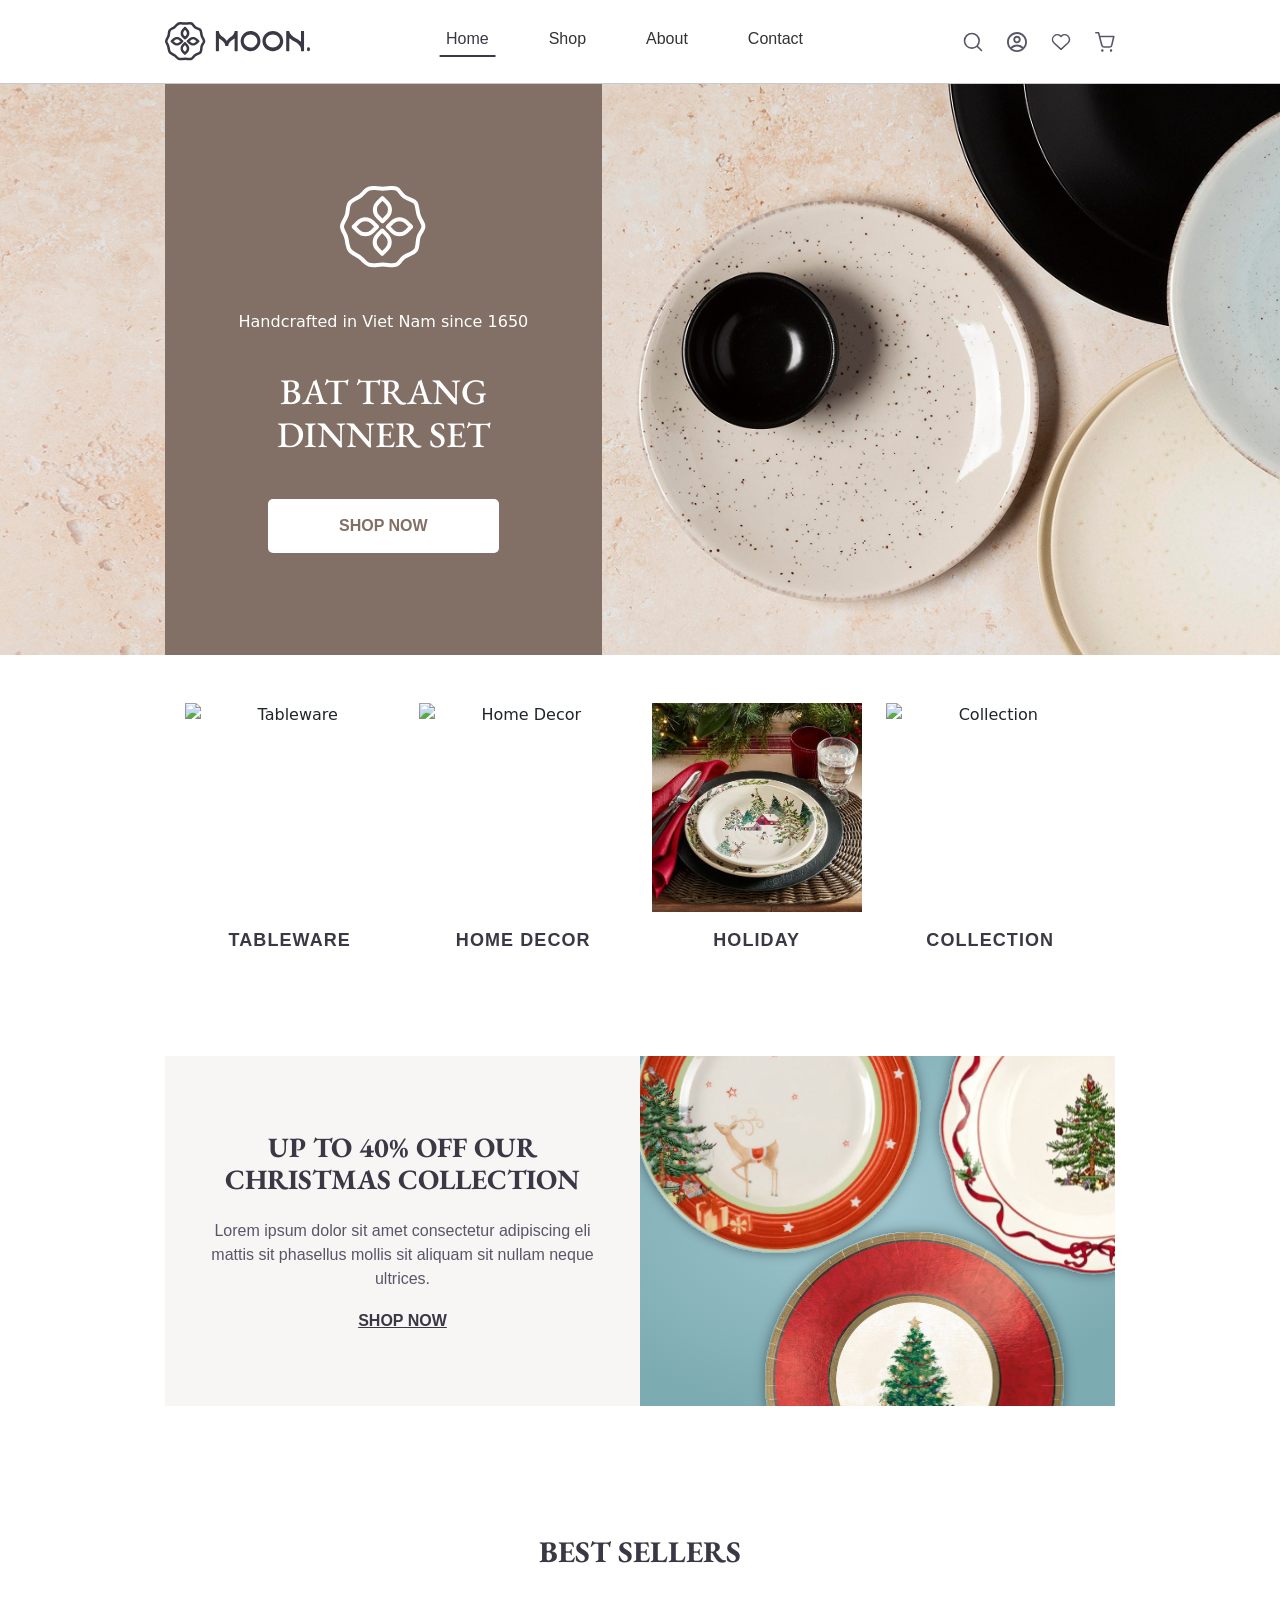
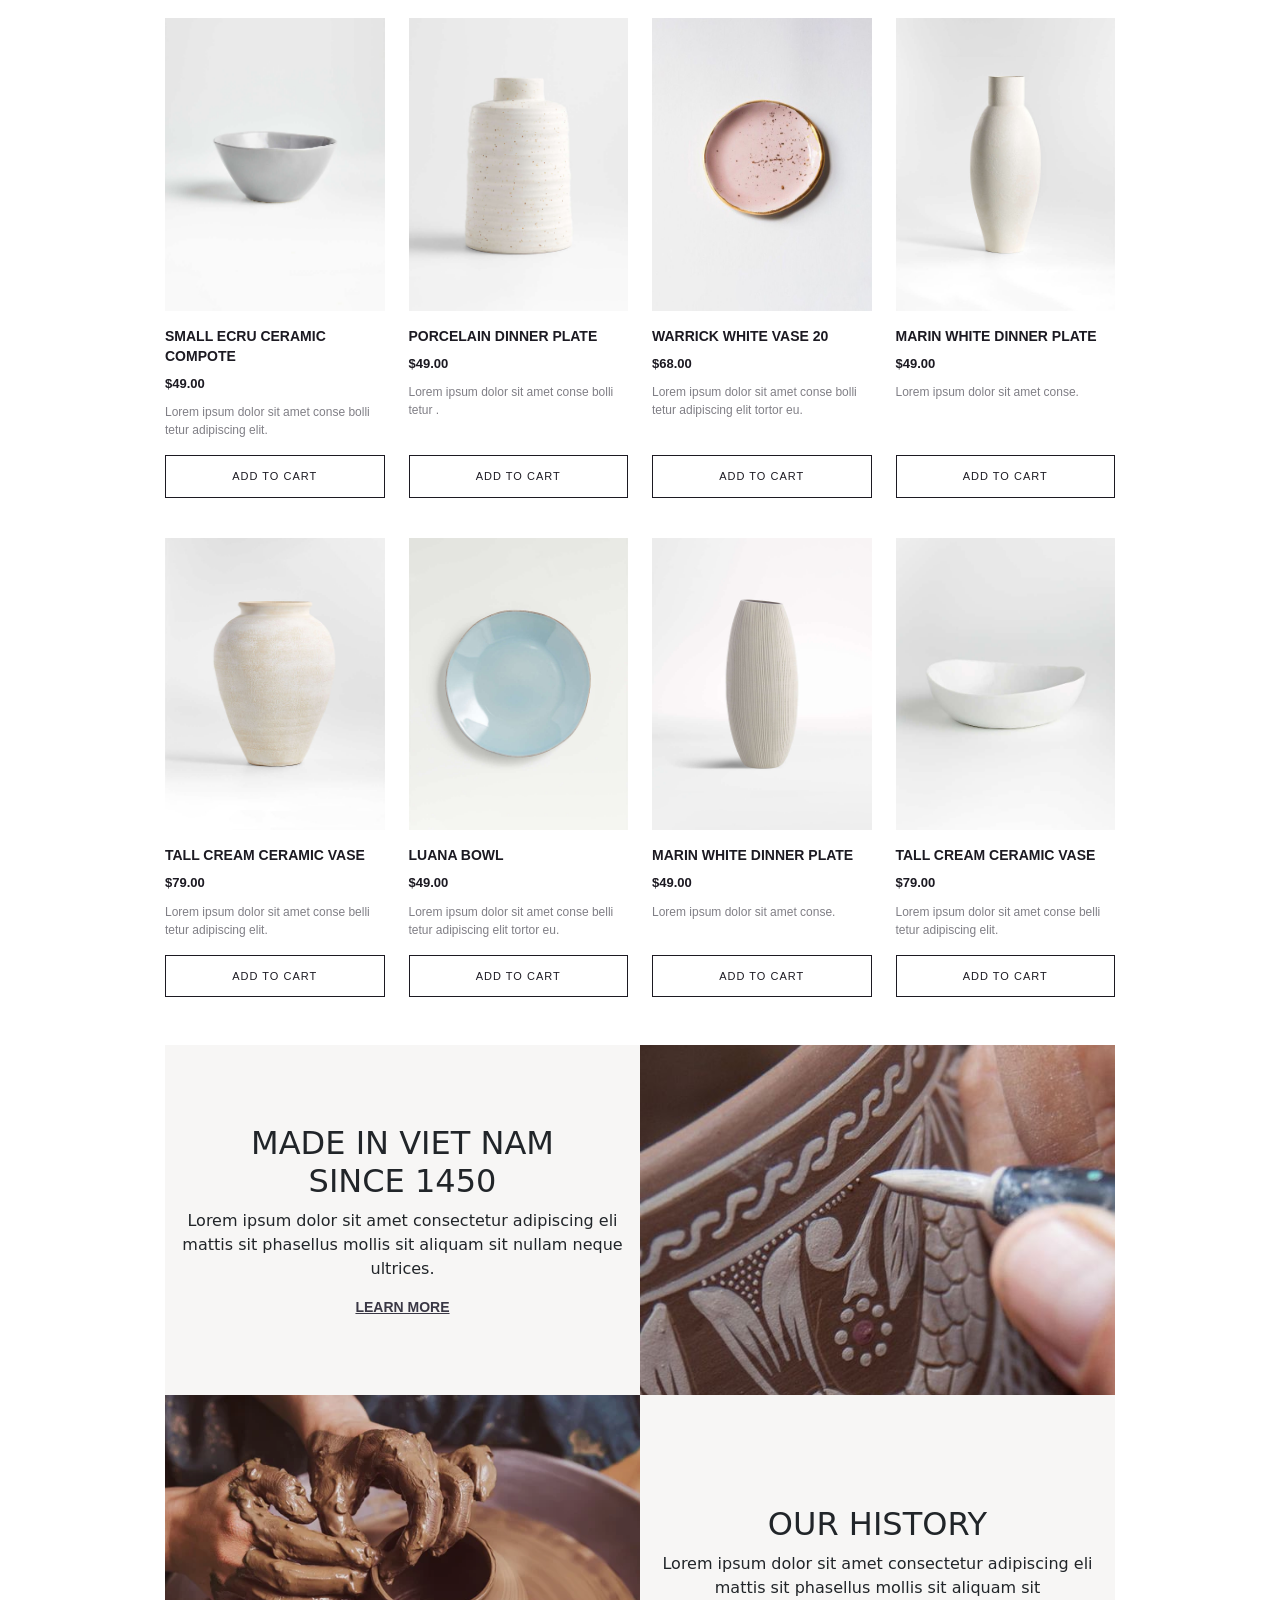
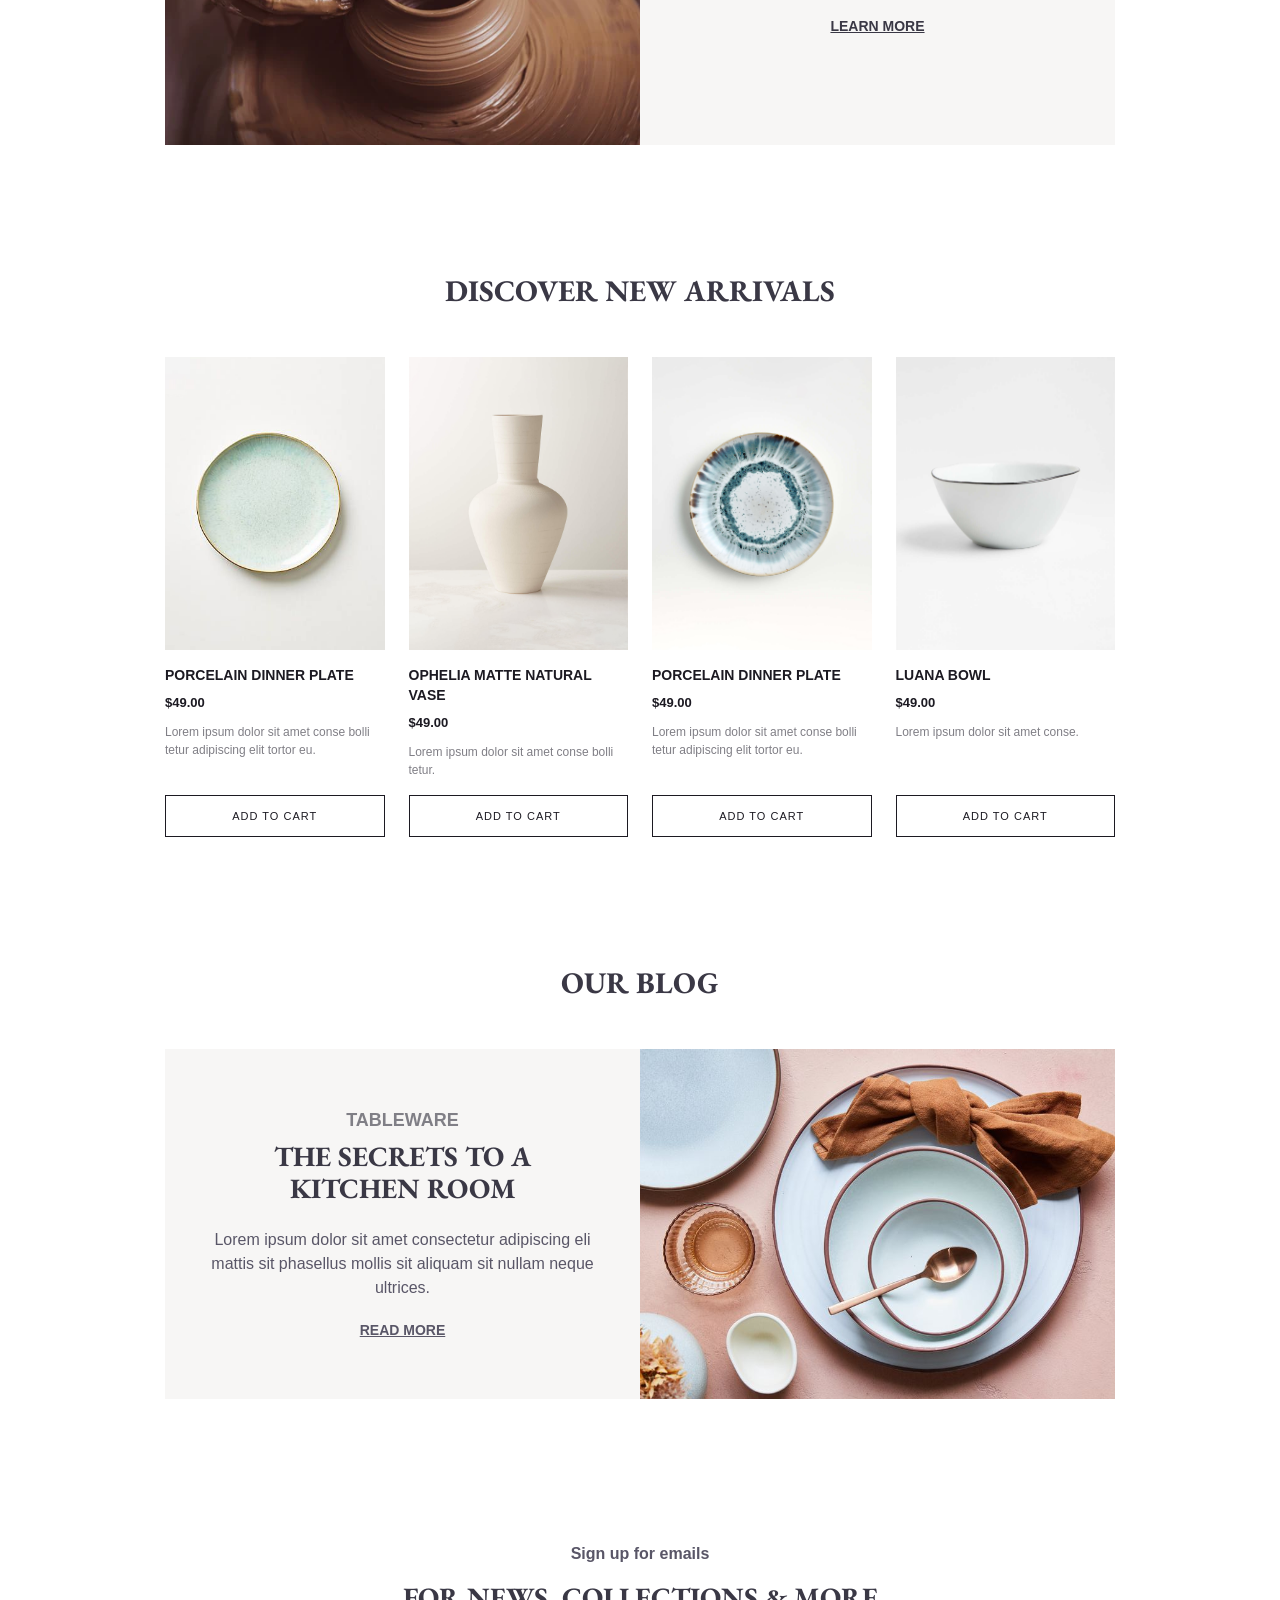
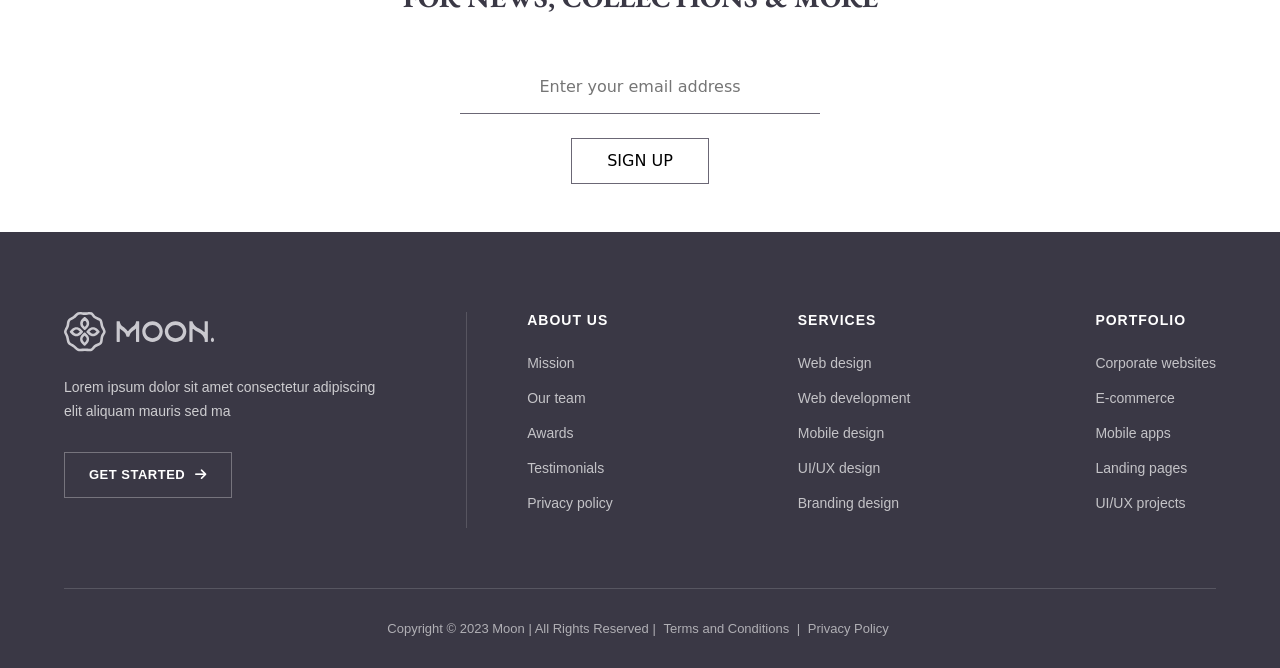
==== index.html @ 4ed234c2 "First upload" ====
<!doctype html>
<html lang="en">
  <head>
    <meta charset="UTF-8" />
    <meta name="viewport" content="width=device-width, initial-scale=1.0" />
    <title>Moon - Elegant Home Decor & Living</title>
    <!-- Link for Bootstrap -->
    <link
      href="https://cdn.jsdelivr.net/npm/bootstrap@5.3.8/dist/css/bootstrap.min.css"
      rel="stylesheet"
      integrity="sha384-sRIl4kxILFvY47J16cr9ZwB07vP4J8+LH7qKQnuqkuIAvNWLzeN8tE5YBujZqJLB"
      crossorigin="anonymous"
    />

    <link rel="stylesheet" href="../styles/index.css" />
    <link
      rel="stylesheet"
      href="https://cdnjs.cloudflare.com/ajax/libs/font-awesome/6.5.1/css/all.min.css"
    />
    <link rel="icon" type="image/png" href="./images/whitelogo.svg" />
    <link
      rel="stylesheet"
      href="https://cdn.jsdelivr.net/npm/swiper@11/swiper-bundle.min.css"
    />
  </head>

  <body>
    <div class="off-screen-menu">
      <ul>
        <li><a href="index.html">Home</a></li>
        <li><a href="./pages/shop.html">Shop</a></li>
        <li><a href="./pages/about.html">About</a></li>
        <li><a href="./pages/contact.html">Contact</a></li>
        <li><a href="#">Wishlist</a></li>
        <li><a href="./pages/blog.html">Discover</a></li>
        <li><a href="#">My Account</a></li>
      </ul>
    </div>
    <div class="menu-overlay"></div>
    <header>
      <div
        class="header-content d-flex justify-content-between align-items-center"
      >
        <div class="hamburger">
          <span></span>
          <span></span>
          <span></span>
        </div>

        <div class="logo">
          <a href="../index.html">
            <img src="../images/mainlogo.svg" alt="Moon Logo" />
          </a>
        </div>

        <nav class="desktop-nav">
          <ul>
            <li><a href="index.html" class="active">Home</a></li>
            <li><a href="./pages/shop.html">Shop</a></li>
            <li><a href="./pages/about.html">About</a></li>
            <li><a href="./pages/contact.html">Contact</a></li>
          </ul>
        </nav>

        <div class="header-icons d-flex align-items-center">
          <a href="./pages/blog.html" class="nav-icon-hide"
            ><img src="../images/Search.svg" alt="Search"
          /></a>
          <a href="#" class="nav-icon-hide"
            ><img src="../images/Avatar.svg" alt="User"
          /></a>
          <a href="#" class="nav-icon-hide"
            ><img src="../images/Heart.svg" alt="Wishlist"
          /></a>
          <a href="./pages/cart.html" class="cart-icon"
            ><img src="../images/Shopping cart.svg" alt="Cart"
          /></a>
        </div>
      </div>
    </header>

    <!-- Part 1 of 8 -->
    <section class="hero">
      <div class="hero-right">
        <img src="../images/Mfirst.png" alt="Dinner Plate Set Collage" />
      </div>
      <div class="hero-left position-absolute justify-content-center d-flex">
        <img src="../images/whitelogo.svg" alt="Pattern Icon" />
        <p>Handcrafted in Viet Nam since 1650</p>
        <h1>BAT TRANG<br />DINNER SET</h1>
        <a href="./pages/shop.html" class="shop-now-button d-inline-block"
          >SHOP NOW</a
        >
      </div>
    </section>

    <!-- Part 2 till 8 -->
    <main class="layout">
      <!-- Categories -->
      <section class="categories py-5">
        <div class="swiper categoriesSwiper">
          <div class="swiper-wrapper">
            <div class="swiper-slide category-slide">
              <div class="category-item">
                <img src="./images/category-img-1.jpg" alt="Tableware" />
                <h6 class="mt-3">TABLEWARE</h6>
              </div>
            </div>

            <div class="swiper-slide category-slide">
              <div class="category-item">
                <img src="./images/home-decor.jpg" alt="Home Decor" />
                <h6 class="mt-3">HOME DECOR</h6>
              </div>
            </div>

            <div class="swiper-slide category-slide">
              <div class="category-item">
                <img src="./images/holiday.jpg" alt="Holiday" />
                <h6 class="mt-3">HOLIDAY</h6>
              </div>
            </div>

            <div class="swiper-slide category-slide">
              <div class="category-item">
                <img src="./images/collection.jpg" alt="Collection" />
                <h6 class="mt-3">COLLECTION</h6>
              </div>
            </div>
          </div>
          <div class="swiper-pagination d-none"></div>
        </div>
      </section>

      <!-- Offer Section -->
      <section class="offer-section my-5">
        <div class="row g-0">
          <div class="col-lg-6 offer-content">
            <h2>
              UP TO 40% OFF OUR<br />
              CHRISTMAS COLLECTION
            </h2>

            <p>
              Lorem ipsum dolor sit amet consectetur adipiscing eli mattis sit
              phasellus mollis sit aliquam sit nullam neque ultrices.
            </p>

            <a href="./pages/shop.html" class="shop-btn">SHOP NOW</a>
          </div>

          <div class="col-lg-6">
            <img
              src="./images/offer-img1.svg"
              alt="Christmas Collection"
              class="offer-image"
            />
          </div>
        </div>
      </section>

      <!-- best-sellers Section -->
      <section class="best-sellers">
        <h2 class="section-title">BEST SELLERS</h2>

        <div class="products-grid">
          <div class="product-card">
            <div class="product-image">
              <img
                src="./images/product1.jpg"
                alt="Small Ecru Ceramic Compote"
              />
            </div>
            <div class="product-info">
              <h3 class="product-title">SMALL ECRU CERAMIC COMPOTE</h3>
              <span class="product-price">$49.00</span>
              <p class="product-description">
                Lorem ipsum dolor sit amet conse bolli tetur adipiscing elit.
              </p>
              <button class="add-to-cart-btn">ADD TO CART</button>
            </div>
          </div>

          <div class="product-card">
            <div class="product-image">
              <img src="../images/product2.jpg" alt="Porcelain Dinner Plate" />
            </div>
            <div class="product-info">
              <h3 class="product-title">PORCELAIN DINNER PLATE</h3>
              <span class="product-price">$49.00</span>
              <p class="product-description">
                Lorem ipsum dolor sit amet conse bolli tetur .
              </p>
              <button class="add-to-cart-btn">ADD TO CART</button>
            </div>
          </div>

          <div class="product-card">
            <div class="product-image">
              <img src="../images/product3.jpg" alt="Warrick White Vase 20" />
            </div>
            <div class="product-info">
              <h3 class="product-title">WARRICK WHITE VASE 20</h3>
              <span class="product-price">$68.00</span>
              <p class="product-description">
                Lorem ipsum dolor sit amet conse bolli tetur adipiscing elit
                tortor eu.
              </p>
              <button class="add-to-cart-btn">ADD TO CART</button>
            </div>
          </div>

          <div class="product-card">
            <div class="product-image">
              <a href="../pages/product.html">
                <img
                  src="../images/product4.jpg"
                  alt="Marin White Dinner Plate"
                />
              </a>
            </div>
            <div class="product-info">
              <h3 class="product-title">MARIN WHITE DINNER PLATE</h3>
              <span class="product-price">$49.00</span>
              <p class="product-description">
                Lorem ipsum dolor sit amet conse.
              </p>
              <button class="add-to-cart-btn">ADD TO CART</button>
            </div>
          </div>

          <div class="product-card">
            <div class="product-image">
              <img src="../images/product5.jpg" alt="Porcelain Dinner Plate" />
            </div>
            <div class="product-info">
              <h3 class="product-title">TALL CREAM CERAMIC VASE</h3>
              <span class="product-price">$79.00</span>
              <p class="product-description">
                Lorem ipsum dolor sit amet conse belli tetur adipiscing elit.
              </p>
              <button class="add-to-cart-btn">ADD TO CART</button>
            </div>
          </div>

          <div class="product-card">
            <div class="product-image">
              <img src="../images/product6.jpg" alt="Luana Bowl" />
            </div>
            <div class="product-info">
              <h3 class="product-title">LUANA BOWL</h3>
              <span class="product-price">$49.00</span>
              <p class="product-description">
                Lorem ipsum dolor sit amet conse belli tetur adipiscing elit
                tortor eu.
              </p>
              <button class="add-to-cart-btn">ADD TO CART</button>
            </div>
          </div>

          <div class="product-card">
            <div class="product-image">
              <img
                src="../images/product7.jpg"
                alt="Marin White Dinner Plate"
              />
            </div>
            <div class="product-info">
              <h3 class="product-title">MARIN WHITE DINNER PLATE</h3>
              <span class="product-price">$49.00</span>
              <p class="product-description">
                Lorem ipsum dolor sit amet conse.
              </p>
              <button class="add-to-cart-btn">ADD TO CART</button>
            </div>
          </div>

          <div class="product-card">
            <div class="product-image">
              <img src="../images/product8.jpg" alt="Tall Cream Ceramic Vase" />
            </div>
            <div class="product-info">
              <h3 class="product-title">TALL CREAM CERAMIC VASE</h3>
              <span class="product-price">$79.00</span>
              <p class="product-description">
                Lorem ipsum dolor sit amet conse belli tetur adipiscing elit.
              </p>
              <button class="add-to-cart-btn">ADD TO CART</button>
            </div>
          </div>
        </div>
      </section>

      <!-- Our-History Section -->
      <section class="history-section my-5">
        <div class="row g-0">
          <div class="col-lg-6 offer-content-1">
            <h2>
              MADE IN VIET NAM <br />
              SINCE 1450
            </h2>

            <p>
              Lorem ipsum dolor sit amet consectetur adipiscing eli mattis sit
              phasellus mollis sit aliquam sit nullam neque ultrices.
            </p>

            <a href="#" class="learn-btn">LEARN MORE</a>
          </div>

          <div class="col-lg-6">
            <img
              src="./images/Our History1.jpg"
              alt="Christmas Collection"
              class="offer-image-1"
            />
          </div>
        </div>

        <div class="row g-0">
          <div class="col-lg-6">
            <img
              src="./images/Our History2.jpg"
              alt="Christmas Collection"
              class="offer-image-2"
            />
          </div>
          <div class="col-lg-6 offer-content-2">
            <h2>OUR HISTORY</h2>

            <p>
              Lorem ipsum dolor sit amet consectetur adipiscing eli mattis sit
              phasellus mollis sit aliquam sit
            </p>

            <a href="#" class="learn-btn">LEARN MORE</a>
          </div>
        </div>
      </section>

      <!-- Discover Section -->
      <section class="discover">
        <h2 class="section-title">DISCOVER NEW ARRIVALS</h2>

        <div class="products-grid">
          <div class="product-card">
            <div class="product-image">
              <img
                src="./images/Discover-img-1.jpg"
                alt="Small Ecru Ceramic Compote"
              />
            </div>
            <div class="product-info">
              <h3 class="product-title">Porcelain Dinner Plate</h3>
              <span class="product-price">$49.00</span>
              <p class="product-description">
                Lorem ipsum dolor sit amet conse bolli tetur adipiscing elit
                tortor eu.
              </p>
              <button class="add-to-cart-btn">ADD TO CART</button>
            </div>
          </div>

          <div class="product-card">
            <div class="product-image">
              <img
                src="./images/Discover-img-2.jpg"
                alt="Porcelain Dinner Plate"
              />
            </div>
            <div class="product-info">
              <h3 class="product-title">Ophelia Matte Natural Vase</h3>
              <span class="product-price">$49.00</span>
              <p class="product-description">
                Lorem ipsum dolor sit amet conse bolli tetur.
              </p>
              <button class="add-to-cart-btn">ADD TO CART</button>
            </div>
          </div>

          <div class="product-card">
            <div class="product-image">
              <img
                src="./images/Discover-img-3.jpg"
                alt="Warrick White Vase 20"
              />
            </div>
            <div class="product-info">
              <h3 class="product-title">Porcelain Dinner Plate</h3>
              <span class="product-price">$49.00</span>
              <p class="product-description">
                Lorem ipsum dolor sit amet conse bolli tetur adipiscing elit
                tortor eu.
              </p>
              <button class="add-to-cart-btn">ADD TO CART</button>
            </div>
          </div>

          <div class="product-card">
            <div class="product-image">
              <img
                src="./images/Discover-img-4.jpg"
                alt="Marin White Dinner Plate"
              />
            </div>
            <div class="product-info">
              <h3 class="product-title">Luana Bowl</h3>
              <span class="product-price">$49.00</span>
              <p class="product-description">
                Lorem ipsum dolor sit amet conse.
              </p>
              <button class="add-to-cart-btn">ADD TO CART</button>
            </div>
          </div>
        </div>
      </section>

      <!-- BLOG Section -->
      <section class="blog-section my-5">
        <h2 class="section-title">OUR BLOG</h2>
        <div class="blog-card my-5">
          <div class="row g-0">
            <div class="col-lg-6 offer-content">
              <h3>TABLEWARE</h3>
              <h2>
                THE SECRETS TO A<br />
                KITCHEN ROOM
              </h2>

              <p>
                Lorem ipsum dolor sit amet consectetur adipiscing eli mattis sit
                phasellus mollis sit aliquam sit nullam neque ultrices.
              </p>

              <a href="./pages/blog.html" class="blog-btn">READ MORE</a>
            </div>

            <div class="col-lg-6">
              <img
                src="./images/blog-img.jpg"
                alt="Christmas Collection"
                class="offer-image"
              />
            </div>
          </div>
        </div>
      </section>

      <!-- Sign up Section -->
      <section class="newsletter py-5">
        <div class="text-center">
          <p class="mb-3">Sign up for emails</p>

          <h2 class="newsletter-title mb-5">FOR NEWS, COLLECTIONS & MORE</h2>

          <form class="d-flex flex-column align-items-center">
            <input
              type="email"
              class="newsletter-input"
              placeholder="Enter your email address"
            />

            <button class="newsletter-btn mt-4">SIGN UP</button>
          </form>
        </div>
      </section>
    </main>

    <!-- footer Section -->
    <footer class="footer">
      <div class="footer-container">
        <div class="footer-top">
          <div class="footer-brand">
            <img src="./images/footer-img.svg" alt="Moon Logo" />
            <p>
              Lorem ipsum dolor sit amet consectetur adipiscing elit aliquam
              mauris sed ma
            </p>
            <a href="#" class="footer-btn">
              GET STARTED <i class="fa-solid fa-arrow-right"></i>
            </a>
          </div>

          <div class="footer-links">
            <div class="footer-column">
              <h4>ABOUT US</h4>
              <a href="#">Mission</a>
              <a href="#">Our team</a>
              <a href="#">Awards</a>
              <a href="#">Testimonials</a>
              <a href="#">Privacy policy</a>
            </div>

            <div class="footer-column">
              <h4>SERVICES</h4>
              <a href="#">Web design</a>
              <a href="#">Web development</a>
              <a href="#">Mobile design</a>
              <a href="#">UI/UX design</a>
              <a href="#">Branding design</a>
            </div>

            <div class="footer-column">
              <h4>PORTFOLIO</h4>
              <a href="#">Corporate websites</a>
              <a href="#">E-commerce</a>
              <a href="#">Mobile apps</a>
              <a href="#">Landing pages</a>
              <a href="#">UI/UX projects</a>
            </div>
          </div>
        </div>

        <div class="footer-bottom">
          <p>
            Copyright © 2023 Moon | All Rights Reserved |
            <a href="#">Terms and Conditions</a> |
            <a href="#">Privacy Policy</a>
          </p>
        </div>
      </div>
    </footer>
    <script src="https://cdn.jsdelivr.net/npm/swiper@11/swiper-bundle.min.js"></script>
    <script src="./Scripts/index.js"></script>
  </body>
</html>
---- styles/index.css ----
@import url('https://fonts.googleapis.com/css2?family=EB+Garamond:ital,wght@0,400..800;1,400..800&family=Roboto:ital,wght@0,100..900;1,100..900&display=swap');

/* ====================================
   Global CSS & Header
==================================== */
* {
    padding: 0;
    margin: 0;
    box-sizing: border-box;
}

html, body {
    max-width: 100%;
    overflow-x: hidden;
}

header {
    width: 100%;
    padding: 22px 165px;
    background-color: rgba(255, 255, 255, 1);
    border-bottom: 1px solid rgba(202, 201, 207, 1);
}

.header-content {
    align-items: center;
    font-family: "Inter", sans-serif;
}

.logo img {
    display: block;
    height: auto;
}

.desktop-nav {
    display: block;
}

.desktop-nav ul {
    margin: 0;
    padding: 0;
    list-style: none;
    display: flex;
    flex-direction: row;
    align-items: center;
    gap: 60px;
}

.desktop-nav a {
    font-size: 16px;
    font-weight: 500;
    color: #333;
    text-decoration: none;
    position: relative;
    padding-bottom: 6px;
    display: inline-block;
    transition: color 0.2s ease;
}

.desktop-nav a:hover {
    color: #3A3845;
}

.desktop-nav a::after {
    content: '';
    position: absolute;
    width: 100%;
    height: 2px;
    bottom: 0;
    left: 0;
    background-color: #3A3845;
    transform: scaleX(0);
    transform-origin: bottom center; /* Changed from left to center */
    transition: transform 0.2s ease-in-out;
}

.desktop-nav a:hover::after {
    transform: scaleX(1.3);
}

.desktop-nav a.active {
    color: #3A3845;
}
.desktop-nav a.active::after {
    transform: scaleX(1.3);
}

.header-icons img {
    height: 20px;
    margin-left: 24px;
}

.hamburger {
    position: relative;
    z-index: 10000;
    display: none;
    flex-direction: column;
    justify-content: space-between;
    width: 24px;
    height: 18px;
    cursor: pointer;
}

.hamburger span {
    display: block;
    width: 100%;
    height: 2px;
    background-color: #3A3845;
    border-radius: 2px;
    transition: transform 0.3s ease, opacity 0.3s ease, background-color 0.3s ease;
}

.off-screen-menu {
    position: fixed;
    top: 0;
    left: -320px;
    z-index: 9999;
    display: flex;
    flex-direction: column;
    align-items: flex-start;
    justify-content: flex-start;
    width: 100%;
    max-width: 320px;
    height: 100vh;
    padding: 90px 40px;
    background-color: #FAF9F7;
    box-shadow: 5px 0 15px rgba(0, 0, 0, 0.1);
    transition: left 0.3s ease-in-out;
}

.off-screen-menu.active {
    left: 0;
}

.off-screen-menu ul {
    width: 100%;
    list-style: none;
}

.off-screen-menu li {
    margin-bottom: 28px;
    border-bottom: 1px solid rgba(202, 201, 207, 1);
}

.off-screen-menu a {
    font-family: "Inter", sans-serif;
    font-size: 22px;
    font-weight: 500;
    line-height: 10px;
    letter-spacing: 6%;
    color: #3A3845;
    text-decoration: none;
    padding-bottom: 100px;
}

.hamburger.active span {
    background-color: #3A3845;
}

.hamburger.active span:nth-child(1) {
    transform: translateY(8px) rotate(45deg);
}

.hamburger.active span:nth-child(2) {
    opacity: 0;
}

.hamburger.active span:nth-child(3) {
    transform: translateY(-8px) rotate(-45deg);
}

.menu-overlay {
    position: fixed;
    top: 0;
    left: 0;
    z-index: 9998;
    width: 100vw;
    height: 100vh;
    background-color: rgba(0, 0, 0, 0.4);
    opacity: 0;
    pointer-events: none;
    transition: opacity 0.3s ease-in-out;
}

.menu-overlay.active {
    opacity: 1;
    pointer-events: auto;
}

@media (max-width: 991px) {
    header {
        padding: 20px 48px;
    }

    .hamburger {
        display: flex;
    }

    .desktop-nav {
        display: none !important;
    }

    .nav-icon-hide {
        display: none !important;
    }

    .header-icons img {
        margin-left: 0;
    }
}

@media (min-width: 992px) {
    .off-screen-menu, 
    .menu-overlay {
        display: none !important;
    }
}


/* ===========================
   Hero section 1-8
=========================== */

.hero {  
    width: 100%;
    position: relative;
}

.hero-right img {
    width: 100%;
}
.hero-left {
    background-color: #826F66;
    flex-direction: column;
    align-items: center;
    color: #fff;
    text-align: center;
    top: 0;
    bottom: 0;
    left: 165px;
    padding: 162px 73.5px ;
}

.hero-left img {    
    margin-bottom: 42px;

}

.hero-left h1 {
    font-size: 36px;
    margin-top: 20px;
    margin-bottom: 42px;
    font-family: "EB Garamond", serif;
    font-optical-sizing: auto;
}

.hero-left p {
    font-size: 16px;
    font-weight: 400;
}

.shop-now-button {
    padding: 10px 30px;
    background-color: #fff;
    color: rgba(130, 111, 102, 1);
    font-family: "Inter", sans-serif;
    text-decoration: none;
    border-radius: 5px;
    font-weight: bold;
    width: 600;
    padding: 15px 71px;
}

.layout {
    display: flex;
    flex-direction: column;
    padding: 0 165px;
}

/* =========================
   Categories Section
========================= */
.categories {
    background-color: #fff;
}

.categoriesSwiper {
    width: 100%;
    overflow: visible !important;
}

.category-slide {
    width: 75% !important;
    height: auto;
}

.category-item {
    text-align: center;
    width: 100%;
}

.category-item img {
    width: 100%;
    height: 255px;
    object-fit: cover;
    display: block;
    aspect-ratio: 1 / 1;
}

.category-item h6 {
    font-family: "Inter", sans-serif;
    font-weight: 600;
    font-size: 18px;
    line-height: 24px;
    letter-spacing: 0.06em;
    color: rgba(58, 56, 69, 1);
    text-align: center;
}

/* =========================
   Offer Section
========================= */

.offer-section {
    background-color: rgba(247, 246, 245, 1);
}

.offer-content-1 , .offer-content-2 , .offer-content {
    min-height: 350px;
    display: flex;
    flex-direction: column;
    justify-content: center;
    align-items: center;
    text-align: center;
    /* padding: 40px; */
}

.offer-content h2 {
    max-width: 398px;
    font-family: "EB Garamond", serif;
    font-weight: 700;
    font-size: 28px;
    line-height: 32px;
    letter-spacing: 4%;
    margin-bottom: 24px;
    color: rgba(58, 56, 69, 1);
}

.offer-content p {
    max-width: 389px;
    max-height: 60px;
    font-family: "Inter", sans-serif;
    font-weight: 400;
    font-size: 16px;
    line-height: 24px;
    margin-bottom: 32px;
    color: rgba(89, 86, 103, 1);
}

.shop-btn {
    font-family: "Inter", sans-serif;
    text-decoration: underline solid;
    font-weight: 700;
    font-size: 16px;
    line-height: 20px;
    letter-spacing: 6%;
    color: rgba(58, 56, 69, 1);
}

.offer-image-1 , .offer-image-2 , .offer-image {
    width: 100%;
    height: 350px;
    object-fit: cover;
    display: block;
}

/* =========================
   best-sellers Section
========================= */

.section-title {
    text-align: center;
    margin-top: 80px;
    margin-bottom: 48px;
    font-weight: 700;
    line-height: 36px;
    font-family: "EB Garamond", serif;
    font-size: 30px;
    color: rgba(58, 56, 69, 1);
}

.products-grid {
    display: grid;
    grid-template-columns: repeat(4, 1fr);
    column-gap: 24px;
    row-gap: 40px;
}

.product-card {
    display: flex;
    flex-direction: column;
    height: 100%;
}

.product-image {
    background-color: #fcfcfc;
    aspect-ratio: 3 / 4;
    overflow: hidden;
    margin-bottom: 15px;
}

.product-image a {
    display: block;
    width: 100%;
    height: 100%;
}

.product-image img {
    width: 100%;
    height: 100%;
    object-fit: cover;
    transition: transform 0.5s ease;
    display: block;
}

.product-card:hover .product-image img {
    transform: scale(1.05);
}

.product-info {
    display: flex;
    flex-direction: column;
    flex-grow: 1;
}

.product-title {
    font-family: "Inter", sans-serif;
    font-size: 14px;
    font-weight: 600;
    letter-spacing: 6%;
    line-height: 20px;
    color: #1c1a22;
    text-transform: uppercase;
}

.product-price {
    font-family: "Inter", sans-serif;
    font-size: 13px;
    font-weight: 600;
    color: #1c1a22;
    margin-bottom: 10px;
}

.product-description {
    font-family: "Inter", sans-serif;
    font-size: 12px;
    line-height: 18px;
    color: #807F86;
    margin: 0 0 16px 0;
}

.add-to-cart-btn {
    margin-top: auto;
    background: transparent;
    border: 1px solid #1c1a22;
    color: #1c1a22;
    padding: 12px 0;
    font-family: "Inter", sans-serif;
    font-size: 11px;
    font-weight: 500;
    letter-spacing: 1px;
    cursor: pointer;
    transition: all 0.3s ease;
}

.add-to-cart-btn:hover {
    background-color: #1c1a22;
    color: #ffffff;
}

/* =========================
   Our-history Section
the CSS is the same as Offer Section
========================= */
.history-section {
    background-color: rgba(247, 246, 245, 1);
}

.learn-btn {
    font-family: "Inter", sans-serif;
    font-weight: 700;
    font-size: 14px;
    line-height: 20px;
    letter-spacing: 6%;
    text-decoration: underline solid;
    color: rgba(58, 56, 69, 1);
}

/* =========================
   Discover Section
the CSS is the same as best-sellers Section
========================= */



/* =========================
   OUR BLOG Section
the CSS is the same as Offer Section
========================= */

.blog-card {
    background-color: rgba(247, 246, 245, 1);
}

.blog-section h3 {
    font-family: "Inter", sans-serif;
    font-size: 18px;
    color: rgba(128, 127, 134, 1);
    line-height: 24px;
    font-weight: 600;
    letter-spacing: 6%;
}

.blog-btn {
    font-family: "Inter", sans-serif;
    font-weight: 700;
    font-size: 14px;
    line-height: 20px;
    letter-spacing: 6%;
    text-decoration: underline solid;
    color: rgba(89, 86, 103, 1);

}

/* =========================
   Sign up Section
========================= */

.text-center p {
    font-family: "Inter", sans-serif;
    font-size: 16px;
    font-weight: 600;
    line-height: 22px;
    color: rgba(89, 86, 103, 1);

}

.text-center h2 {
    font-family: "EB Garamond", serif;
    font-weight: 700;
    font-size: 28px;
    line-height: 32px;
    letter-spacing: 4%;
    color: rgba(58, 56, 69, 1);
}

.newsletter-input {
    width: 360px;
    border: none;
    border-bottom: 1px solid #6B6775;
    background: transparent;
    text-align: center;
    /* padding-bottom: 10px; */
    padding: 14px 0px;
    outline: none;
}

.newsletter-btn {
    padding: 10px 35px;
    background: transparent;
    border: 1px solid #6B6775;
    transition: all 0.3s ease;
}

.newsletter-btn:hover {
    background-color: #1c1a22;
    color: #ffffff;
}

/* ==========================================
   Footer Component Layout Matrix
========================================== */

.footer {
    background: #3A3845;
    padding-top: 80px;
    color: #ffffff;
    font-family: "Inter", sans-serif;
}

/* Master Responsive Boundary Frame */
.footer-container {
    max-width: 1200px;
    margin: 0 auto;
    padding: 0 24px;
}

/* Upper Deck Section */
.footer-top {
    display: flex;
    justify-content: space-between;
    padding-bottom: 60px;
}

/* LEFT SIDE: Brand Identity Block */
.footer-brand {
    flex: 0 0 35%;
    padding-right: 60px;
    border-right: 1px solid rgba(255, 255, 255, 0.15);
    box-sizing: border-box;
}

.footer-brand img {
    width: 150px;
    margin-bottom: 24px;
    display: block;
}

.footer-brand p {
    font-size: 14px;
    line-height: 1.7;
    color: rgba(255, 255, 255, 0.75);
    margin: 0 0 28px 0;
    max-width: 320px;
}

.footer-btn {
    display: inline-flex;
    align-items: center;
    gap: 10px;
    padding: 12px 24px;
    border: 1px solid rgba(255, 255, 255, 0.3);
    color: #ffffff;
    text-decoration: none;
    font-size: 13px;
    font-weight: 600;
    letter-spacing: 0.5px;
    transition: background 0.3s ease, color 0.3s ease, border-color 0.3s ease;
}

.footer-btn:hover {
    background: #ffffff;
    color: #3A3845;
    border-color: #ffffff;
}

/* RIGHT SIDE: Navigation Columns Link Aggregator */
.footer-links {
    flex: 1;
    display: flex;
    justify-content: space-between;
    padding-left: 60px;
}

.footer-column {
    display: flex;
    flex-direction: column;
}

.footer-column h4 {
    margin: 0 0 24px 0;
    font-size: 14px;
    font-weight: 700;
    letter-spacing: 1px;
    color: #ffffff;
}

.footer-column a {
    text-decoration: none;
    color: rgba(255, 255, 255, 0.7);
    margin-bottom: 14px;
    font-size: 14px;
    transition: color 0.2s ease;
}

.footer-column a:hover {
    color: #ffffff;
}

/* Lower Deck Section */
.footer-bottom {
    border-top: 1px solid rgba(255, 255, 255, 0.15);
    text-align: center;
    padding: 30px 0;
}

.footer-bottom p {
    margin: 0;
    font-size: 13px;
    color: rgba(255, 255, 255, 0.6);
}

.footer-bottom a {
    color: rgba(255, 255, 255, 0.6);
    text-decoration: none;
    transition: color 0.2s ease;
    margin: 0 4px;
}

.footer-bottom a:hover {
    color: #ffffff;
    text-decoration: underline;
}

/* ===========================
   RESPONSIVE
=========================== */
/* Responsive breakpoint for Mobile screens (≤ 768px)  */
@media (max-width: 992px) {

    /* Layout */
    .layout {
        padding: 0 0px;
    }

    /* Hero */
    .hero {
        display: flex;
        flex-direction: column;
    }

    .hero-right img {
    width: 100%;
    height: 398px;
    object-fit: cover;
    }

    .hero-left {
        position: static !important;
        width: 100%;
        padding: 50px 25px;
        height: 354px;
    }

    .hero-left h1 {
        font-size: 28px;
    }

    .hero-left img {
        margin-bottom: 20px;
        width: 50px;
    }


    /* Categories */
    .category-item img {
        height: auto;
        padding-left: 12px;
    }

    /* Products */
    .products-grid,
    .products-grid-2 {
        grid-template-columns: repeat(2, 1fr);
    }

    /* Offer & History */
    .offer-content h2 {
        font-size: 32px;
    }

    /* discover */
    .best-sellers , .discover {
        padding: 0 20px;
    }

    /* Newsletter */
    .newsletter-input {
        width: 300px;
    }
}

@media (max-width: 992px) {
  .footer-top {
    display: flex;
    flex-direction: column;
    gap: 35px;
    padding: 0 20px;
  }

  .footer-brand {
    width: 100%;
    padding: 0 20px;
    border-right: none;
    padding-bottom: 30px;
    border-bottom: 1px solid #6b6773;
  }

  .footer-brand p {
    margin: 20px 0;
    max-width: 260px;
    line-height: 1.6;
  }

  .footer-links {
    width: 100%;
    display: flex;
    flex-wrap: wrap;
    justify-content: space-between;
    gap: 35px 0;
    padding-left: 0;
  }

  .footer-column {
    width: 48%;
  }

  .footer-column:last-child {
    width: 100%;
  }

  .footer-column h4 {
    margin-bottom: 16px;
    font-size: 15px;
  }

  .footer-column a {
    display: block;
    margin-bottom: 12px;
    font-size: 14px;
  }

  .footer-bottom {
    margin: 0 20px;
    padding-top: 20px;
    border-top: 1px solid #6b6773;
    text-align: center;
  }

  .footer-bottom p {
    font-size: 13px;
    line-height: 1.8;
  }
}

/* ========================================
   DESKTOP ADJUSTMENT LAYER (768px and up)
   ======================================== */
@media (min-width: 768px) {
    .categories {
        padding: 0 20px;
    }
    
    .categoriesSwiper {
        overflow: hidden !important;
    }

    .categoriesSwiper .swiper-wrapper {
        display: grid !important;
        grid-template-columns: repeat(4, 1fr) !important; 
        gap: 24px !important; 
        width: 100% !important;
        transform: none !important;
    }

    .categoriesSwiper .swiper-slide {
        width: 100% !important; 
        margin-right: 0 !important;
        height: auto !important;
    }
    
    .category-item img {
        width: 100% !important;
        height: auto !important;
        aspect-ratio: 1 / 1 !important;
        object-fit: cover !important;
    }
}

@media (max-width: 992px) {
    .offer-content-1 {
        order: 1;
    }
    .offer-image-1 {
        order: 2;
    }

    .offer-content-2 {
        order: 3;
    }
    .offer-image-2 {
        order: 4;
    }
}
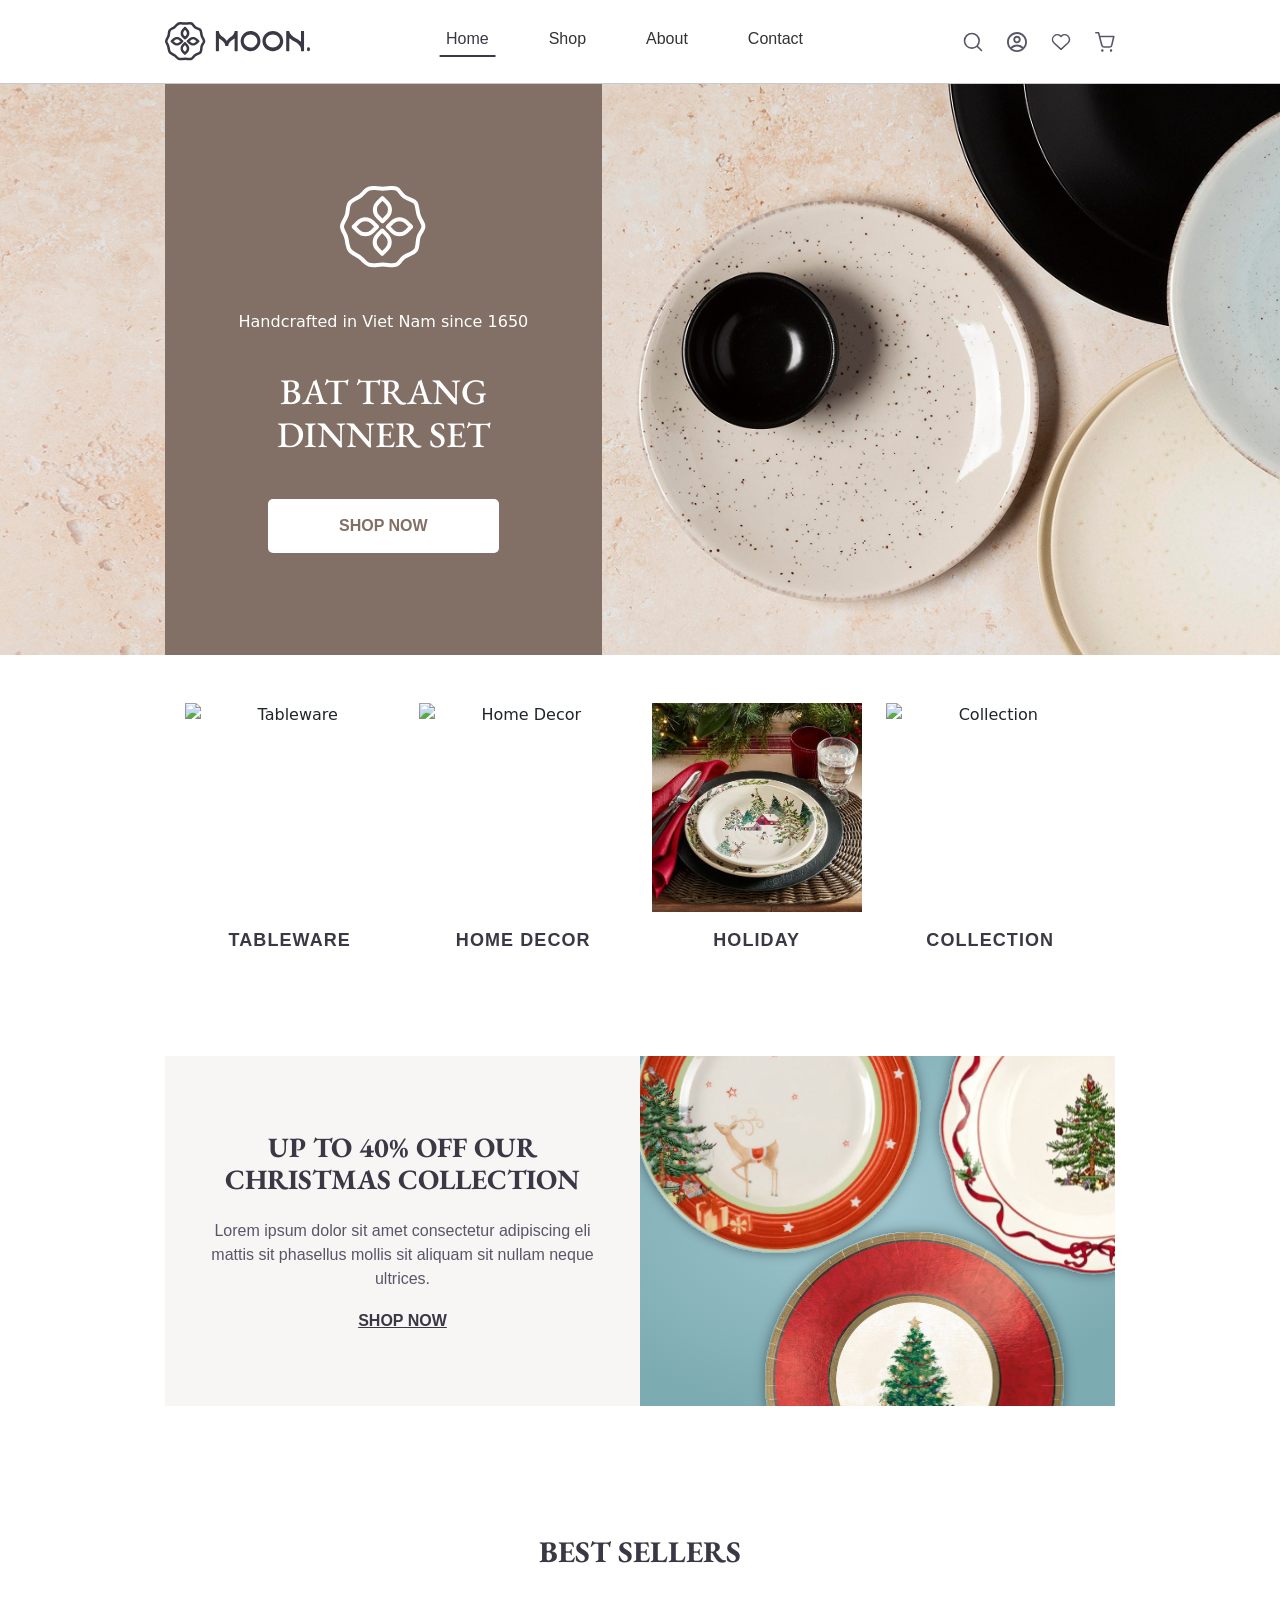
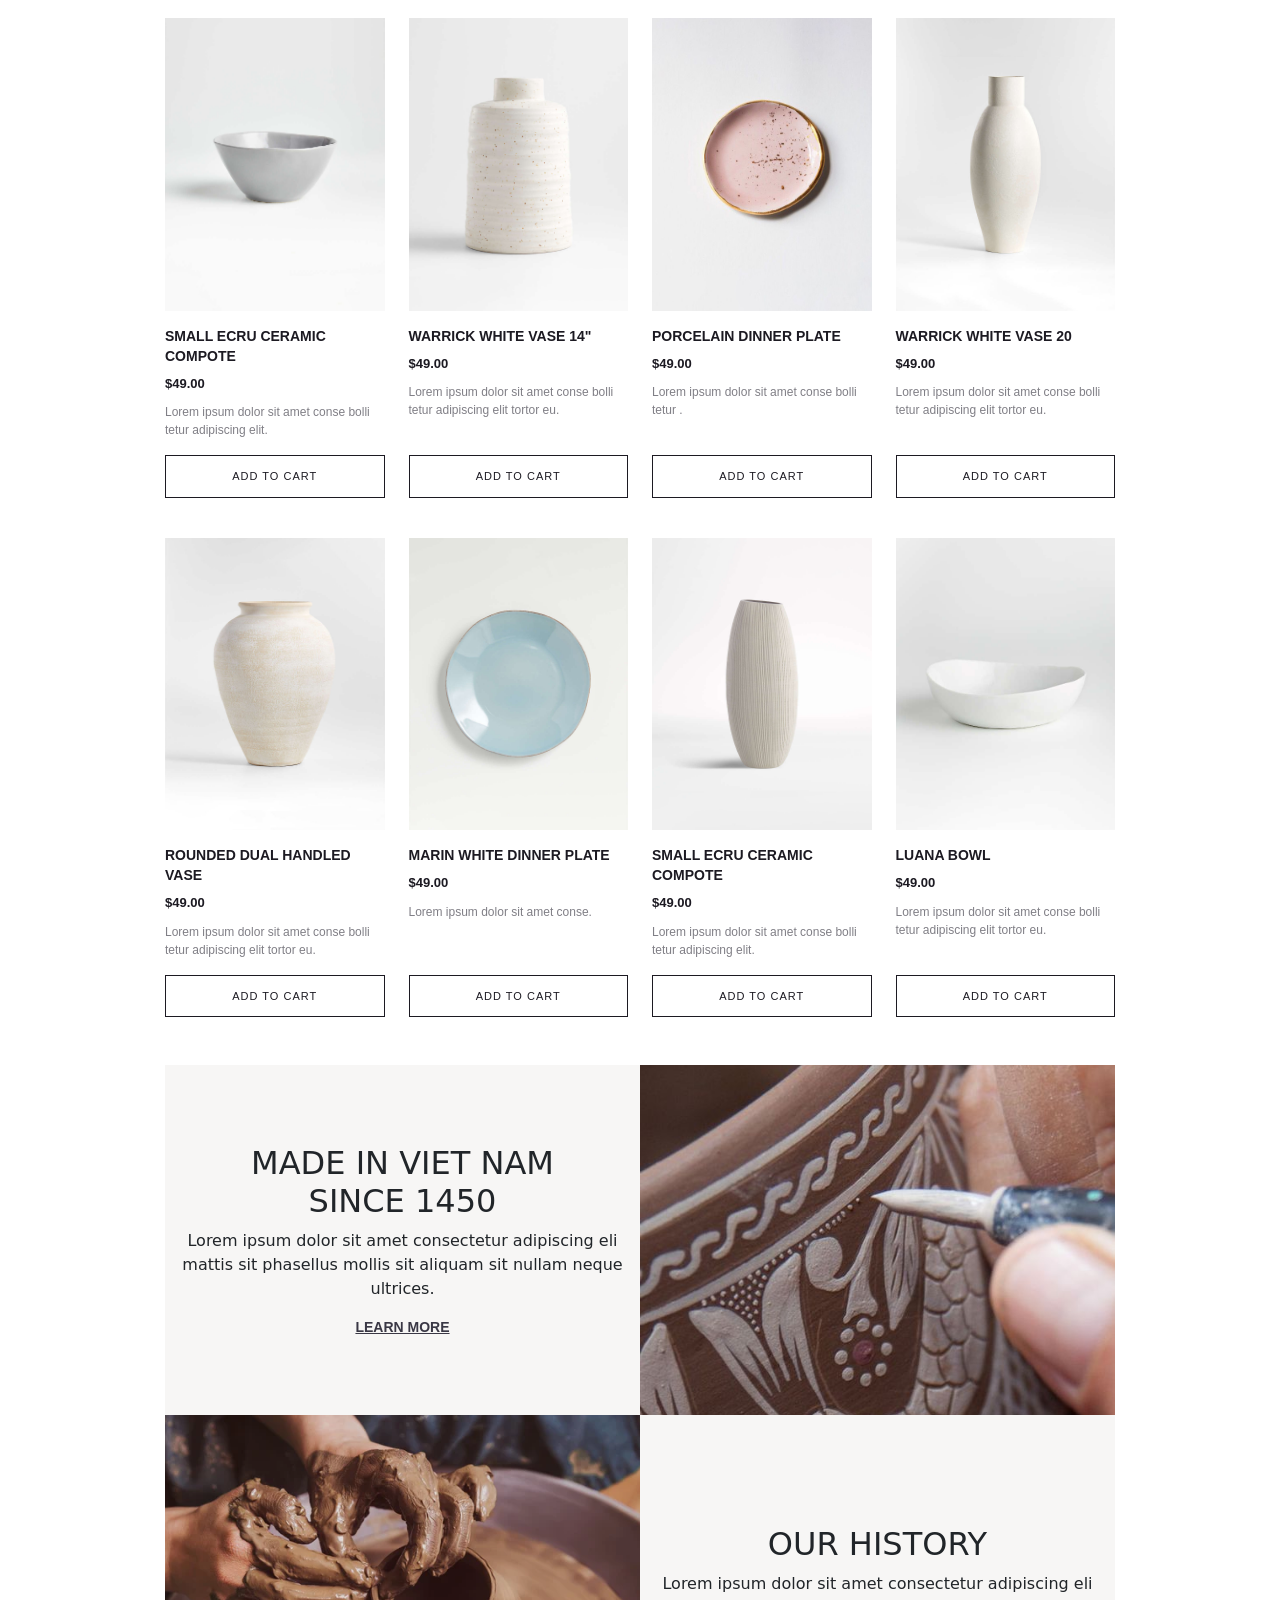
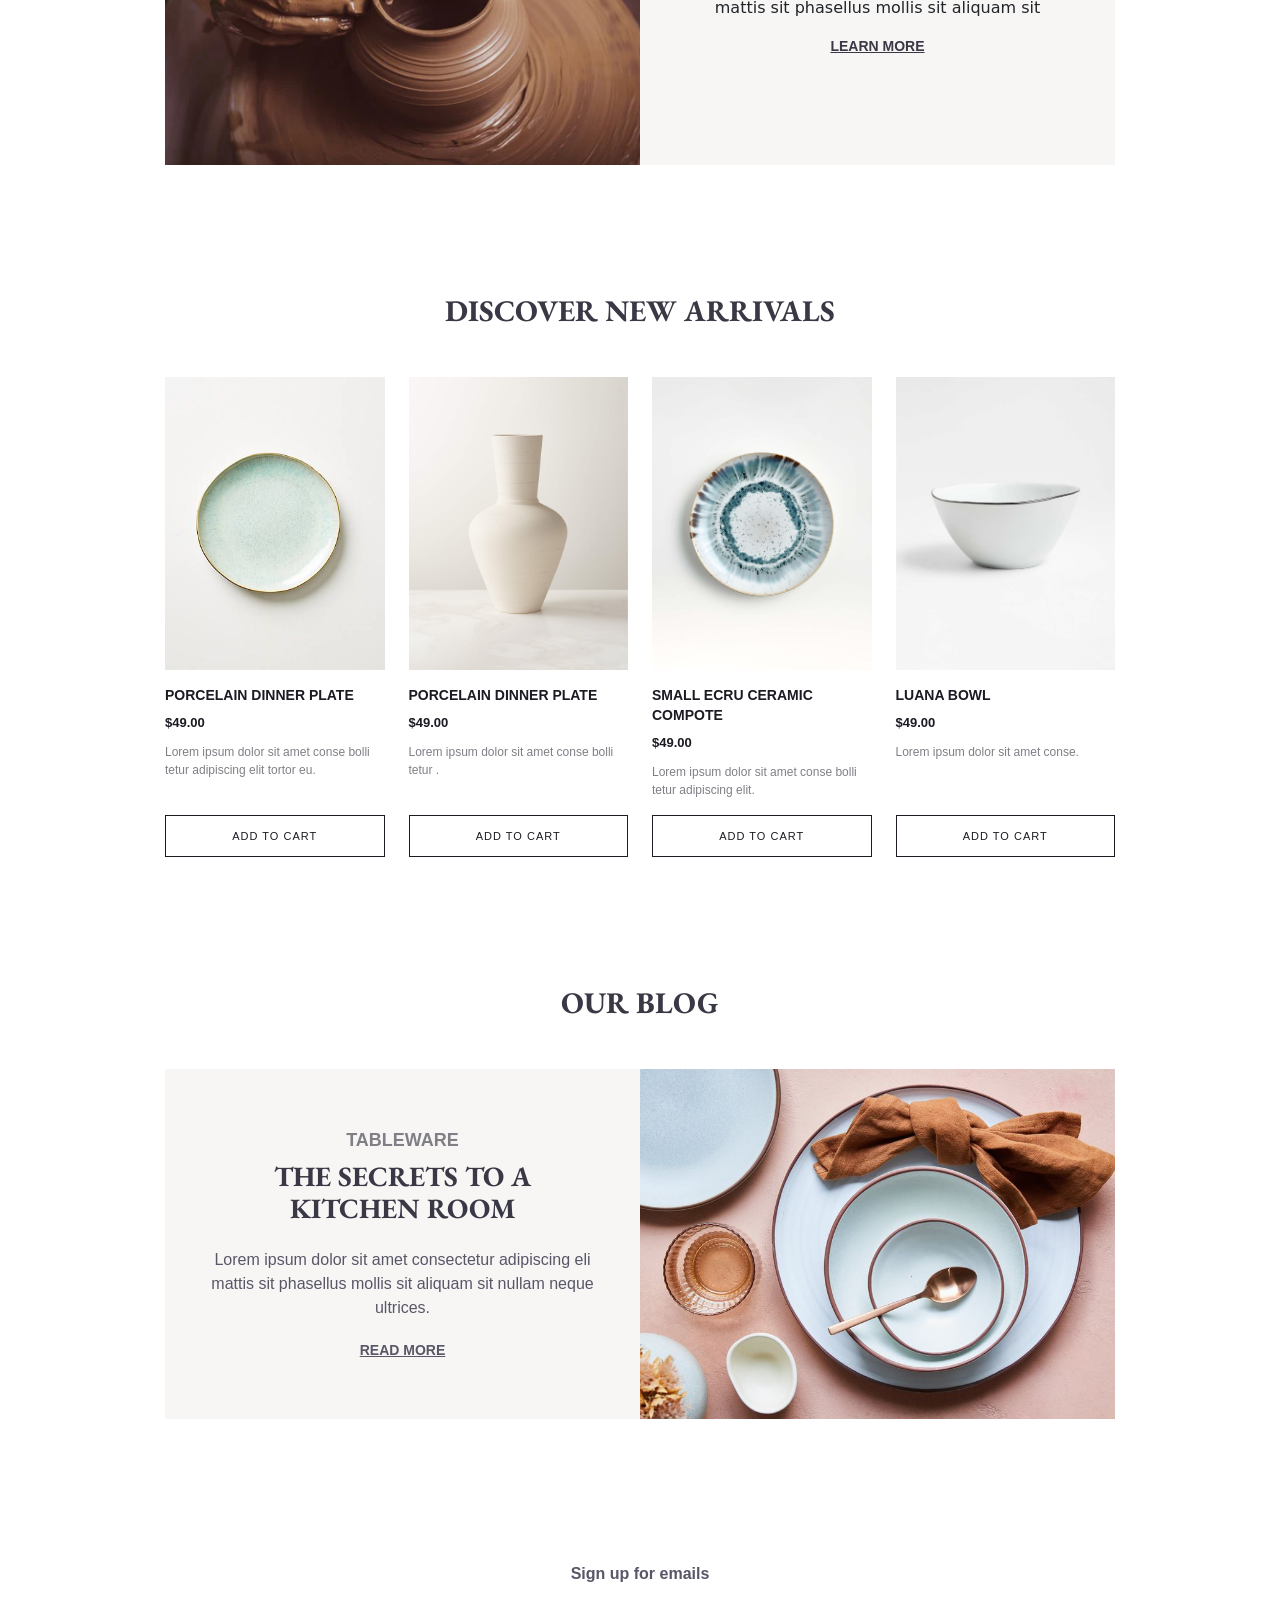
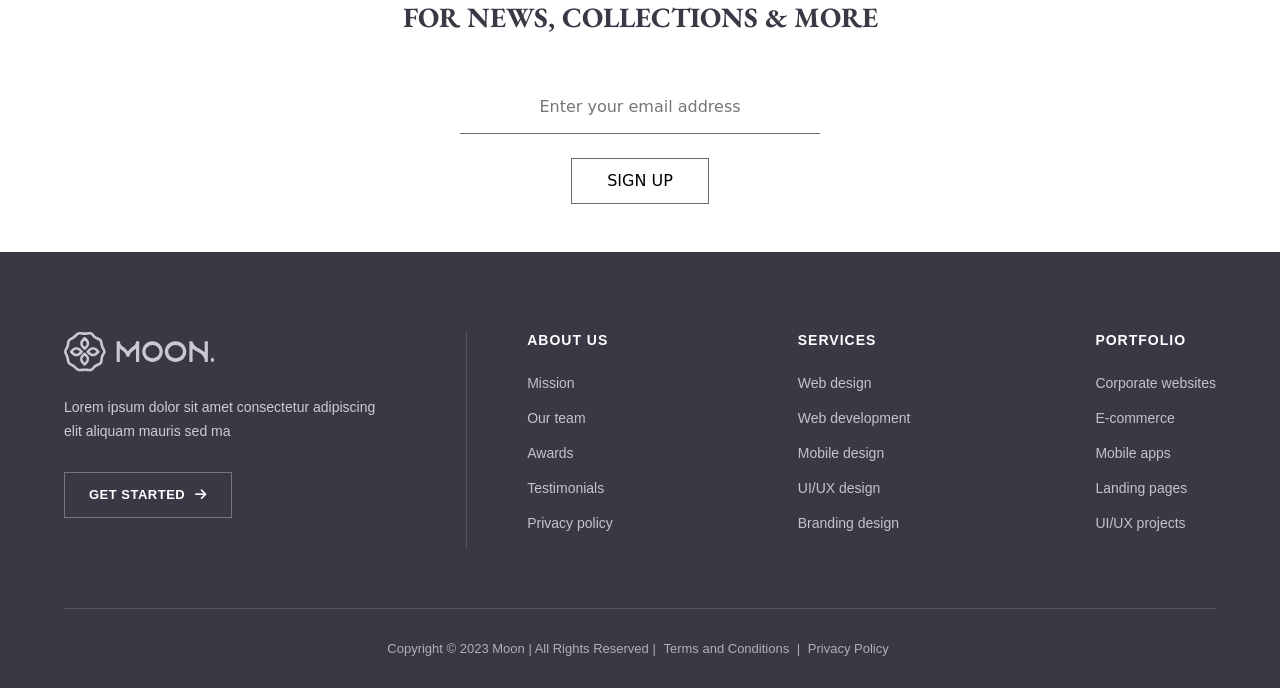
==== commit bc8de923: "add quick view modal feature to home page" ====
--- a/index.html
+++ b/index.html
@@ -164,12 +164,23 @@
         <h2 class="section-title">BEST SELLERS</h2>
 
         <div class="products-grid">
+          <!-- 1/8 tag -->
           <div class="product-card">
             <div class="product-image">
               <img
-                src="./images/product1.jpg"
-                alt="Small Ecru Ceramic Compote"
+                src="../images/product9.jpg"
+                alt=""
               />
+              <!-- Added Quick View Trigger Overlay -->
+              <button
+                class="quick-view-trigger"
+                data-title="SMALL ECRU CERAMIC COMPOTE"
+                data-price="$49.00"
+                data-img="../images/product9.jpg"
+                data-desc="Lorem ipsum dolor sit amet conse bolli tetur adipiscing elit. Crafted carefully from raw local clay."
+              >
+                Quick View
+              </button>
             </div>
             <div class="product-info">
               <h3 class="product-title">SMALL ECRU CERAMIC COMPOTE</h3>
@@ -181,12 +192,48 @@
             </div>
           </div>
 
+          <!-- 2/8 tag -->
           <div class="product-card">
             <div class="product-image">
               <img src="../images/product2.jpg" alt="Porcelain Dinner Plate" />
-            </div>
-            <div class="product-info">
-              <h3 class="product-title">PORCELAIN DINNER PLATE</h3>
+              <!-- Added Quick View Trigger Overlay -->
+              <button
+                class="quick-view-trigger"
+                data-title="Warrick White Vase 14""
+                data-price="$49.00"
+                data-img="../images/product2.jpg"
+                data-desc="Lorem ipsum dolor sit amet conse bolli tetur adipiscing elit tortor eu."
+              >
+                Quick View
+              </button>
+            </div>
+            <div class="product-info">
+              <h3 class="product-title">Warrick White Vase 14"</h3>
+              <span class="product-price">$49.00</span>
+              <p class="product-description">
+                Lorem ipsum dolor sit amet conse bolli tetur adipiscing elit tortor eu.
+              </p>
+              <button class="add-to-cart-btn">ADD TO CART</button>
+            </div>
+          </div>
+
+          <!-- 3/8 tag -->
+          <div class="product-card">
+            <div class="product-image">
+              <img src="../images/product3.jpg" alt="Porcelain Dinner Plate" />
+              <!-- Added Quick View Trigger Overlay -->
+              <button
+                class="quick-view-trigger"
+                data-title="Porcelain Dinner Plate"
+                data-price="$49.00"
+                data-img="../images/product3.jpg"
+                data-desc="Lorem ipsum dolor sit amet conse bolli tetur ."
+              >
+                Quick View
+              </button>
+            </div>
+            <div class="product-info">
+              <h3 class="product-title">Porcelain Dinner Plate</h3>
               <span class="product-price">$49.00</span>
               <p class="product-description">
                 Lorem ipsum dolor sit amet conse bolli tetur .
@@ -195,99 +242,148 @@
             </div>
           </div>
 
-          <div class="product-card">
-            <div class="product-image">
-              <img src="../images/product3.jpg" alt="Warrick White Vase 20" />
-            </div>
-            <div class="product-info">
-              <h3 class="product-title">WARRICK WHITE VASE 20</h3>
-              <span class="product-price">$68.00</span>
-              <p class="product-description">
-                Lorem ipsum dolor sit amet conse bolli tetur adipiscing elit
-                tortor eu.
-              </p>
-              <button class="add-to-cart-btn">ADD TO CART</button>
-            </div>
-          </div>
-
-          <div class="product-card">
-            <div class="product-image">
-              <a href="../pages/product.html">
+          <!-- 4/8 tag -->
+          <div class="product-card">
+            <div class="product-image">
                 <img
                   src="../images/product4.jpg"
-                  alt="Marin White Dinner Plate"
+                  alt="Warrick White Vase 20"
                 />
-              </a>
-            </div>
-            <div class="product-info">
-              <h3 class="product-title">MARIN WHITE DINNER PLATE</h3>
-              <span class="product-price">$49.00</span>
-              <p class="product-description">
-                Lorem ipsum dolor sit amet conse.
-              </p>
-              <button class="add-to-cart-btn">ADD TO CART</button>
-            </div>
-          </div>
-
-          <div class="product-card">
-            <div class="product-image">
-              <img src="../images/product5.jpg" alt="Porcelain Dinner Plate" />
-            </div>
-            <div class="product-info">
-              <h3 class="product-title">TALL CREAM CERAMIC VASE</h3>
-              <span class="product-price">$79.00</span>
-              <p class="product-description">
-                Lorem ipsum dolor sit amet conse belli tetur adipiscing elit.
-              </p>
-              <button class="add-to-cart-btn">ADD TO CART</button>
-            </div>
-          </div>
-
-          <div class="product-card">
-            <div class="product-image">
-              <img src="../images/product6.jpg" alt="Luana Bowl" />
-            </div>
-            <div class="product-info">
-              <h3 class="product-title">LUANA BOWL</h3>
-              <span class="product-price">$49.00</span>
-              <p class="product-description">
-                Lorem ipsum dolor sit amet conse belli tetur adipiscing elit
-                tortor eu.
-              </p>
-              <button class="add-to-cart-btn">ADD TO CART</button>
-            </div>
-          </div>
-
+              <!-- Added Quick View Trigger Overlay -->
+              <button
+                class="quick-view-trigger"
+                data-title="Warrick White Vase 20"
+                data-price="$49.00"
+                data-img="../images/product4.jpg"
+                data-desc="Lorem ipsum dolor sit amet conse."
+              >
+                Quick View
+              </button>
+            </div>
+            <div class="product-info">
+              <h3 class="product-title">Warrick White Vase 20</h3>
+              <span class="product-price">$49.00</span>
+              <p class="product-description">
+                Lorem ipsum dolor sit amet conse bolli tetur adipiscing elit tortor eu.
+              </p>
+              <button class="add-to-cart-btn">ADD TO CART</button>
+            </div>
+          </div>
+
+          <!-- 5/8 tag -->
           <div class="product-card">
             <div class="product-image">
               <img
-                src="../images/product7.jpg"
-                alt="Marin White Dinner Plate"
+                src="../images/product5.jpg"
+                alt="Rounded Dual Handled Vase"
               />
-            </div>
-            <div class="product-info">
-              <h3 class="product-title">MARIN WHITE DINNER PLATE</h3>
-              <span class="product-price">$49.00</span>
-              <p class="product-description">
-                Lorem ipsum dolor sit amet conse.
-              </p>
-              <button class="add-to-cart-btn">ADD TO CART</button>
-            </div>
-          </div>
-
-          <div class="product-card">
-            <div class="product-image">
-              <img src="../images/product8.jpg" alt="Tall Cream Ceramic Vase" />
-            </div>
-            <div class="product-info">
-              <h3 class="product-title">TALL CREAM CERAMIC VASE</h3>
-              <span class="product-price">$79.00</span>
-              <p class="product-description">
-                Lorem ipsum dolor sit amet conse belli tetur adipiscing elit.
-              </p>
-              <button class="add-to-cart-btn">ADD TO CART</button>
-            </div>
-          </div>
+              <!-- Added Quick View Trigger Overlay -->
+              <button
+                class="quick-view-trigger"
+                data-title="Rounded Dual Handled Vase"
+                data-price="$49.00"
+                data-img="../images/product5.jpg"
+                data-desc="Lorem ipsum dolor sit amet conse bolli tetur adipiscing elit tortor eu."
+              >
+                Quick View
+              </button>
+            </div>
+            <div class="product-info">
+              <h3 class="product-title">Rounded Dual Handled Vase</h3>
+              <span class="product-price">$49.00</span>
+              <p class="product-description">
+                Lorem ipsum dolor sit amet conse bolli tetur adipiscing elit tortor eu.
+              </p>
+              <button class="add-to-cart-btn">ADD TO CART</button>
+            </div>
+          </div>
+
+          <!-- 6/8 tag -->
+            <div class="product-card">
+              <div class="product-image">
+                <a href="./pages/product.html">
+                  <img
+                    src="../images/product6.jpg"
+                    alt="MARIN WHITE DINNER PLATE"
+                  />
+                </a>
+                <!-- Added Quick View Trigger Overlay -->
+                <button
+                  class="quick-view-trigger"
+                  data-title="MARIN WHITE DINNER PLATE"
+                  data-price="$49.00"
+                  data-img="../images/product6.jpg"
+                  data-desc="Lorem ipsum dolor sit amet conse."
+                >
+                  Quick View
+                </button>
+              </div>
+              <div class="product-info">
+                <h3 class="product-title">MARIN WHITE DINNER PLATE</h3>
+                <span class="product-price">$49.00</span>
+                <p class="product-description">
+                  Lorem ipsum dolor sit amet conse.
+                </p>
+                <button class="add-to-cart-btn">ADD TO CART</button>
+              </div>
+            </div>
+
+          <!-- 7/8 tag -->
+            <div class="product-card">
+              <div class="product-image">
+                <img
+                  src="../images/product7.jpg"
+                  alt="Small Ecru Ceramic Compote"
+                />
+                <!-- Added Quick View Trigger Overlay -->
+                <button
+                  class="quick-view-trigger"
+                  data-title="Tall Cream Ceramic Vase"
+                  data-price="$79.00"
+                  data-img="../images/product7.jpg"
+                  data-desc="Lorem ipsum dolor sit amet conse bolli tetur adipiscing elit."
+                >
+                  Quick View
+                </button>
+              </div>
+              <div class="product-info">
+                <h3 class="product-title">SMALL ECRU CERAMIC COMPOTE</h3>
+                <span class="product-price">$49.00</span>
+                <p class="product-description">
+                  Lorem ipsum dolor sit amet conse bolli tetur adipiscing elit.
+                </p>
+                <button class="add-to-cart-btn">ADD TO CART</button>
+              </div>
+            </div>
+
+          <!-- 8/8 tag -->
+            <div class="product-card">
+              <div class="product-image">
+                <img
+                  src="../images/product8.jpg"
+                  alt="Small Ecru Ceramic Compote"
+                />
+                <!-- Added Quick View Trigger Overlay -->
+                <button
+                  class="quick-view-trigger"
+                  data-title="Luana Bowl"
+                  data-price="$49.00"
+                  data-img="../images/product8.jpg"
+                  data-desc="Lorem ipsum dolor sit amet conse bolli tetur adipiscing elit tortor eu."
+                >
+                  Quick View
+                </button>
+              </div>
+              <div class="product-info">
+                <h3 class="product-title">Luana Bowl</h3>
+                <span class="product-price">$49.00</span>
+                <p class="product-description">
+                  Lorem ipsum dolor sit amet conse bolli tetur adipiscing elit
+                  tortor eu.
+                </p>
+                <button class="add-to-cart-btn">ADD TO CART</button>
+              </div>
+            </div>
         </div>
       </section>
 
@@ -343,65 +439,104 @@
         <h2 class="section-title">DISCOVER NEW ARRIVALS</h2>
 
         <div class="products-grid">
+          <!-- 1/4 tag -->
           <div class="product-card">
             <div class="product-image">
               <img
                 src="./images/Discover-img-1.jpg"
-                alt="Small Ecru Ceramic Compote"
-              />
-            </div>
-            <div class="product-info">
-              <h3 class="product-title">Porcelain Dinner Plate</h3>
-              <span class="product-price">$49.00</span>
-              <p class="product-description">
-                Lorem ipsum dolor sit amet conse bolli tetur adipiscing elit
-                tortor eu.
-              </p>
-              <button class="add-to-cart-btn">ADD TO CART</button>
-            </div>
-          </div>
-
-          <div class="product-card">
-            <div class="product-image">
-              <img
-                src="./images/Discover-img-2.jpg"
                 alt="Porcelain Dinner Plate"
               />
-            </div>
-            <div class="product-info">
-              <h3 class="product-title">Ophelia Matte Natural Vase</h3>
-              <span class="product-price">$49.00</span>
-              <p class="product-description">
-                Lorem ipsum dolor sit amet conse bolli tetur.
-              </p>
-              <button class="add-to-cart-btn">ADD TO CART</button>
-            </div>
-          </div>
-
+              <!-- Added Quick View Trigger Overlay -->
+              <button
+                class="quick-view-trigger"
+                data-title="Porcelain Dinner Plate"
+                data-price="$49.00"
+                data-img="./images/Discover-img-1.jpg"
+                data-desc="Lorem ipsum dolor sit amet conse bolli tetur adipiscing elit tortor eu."
+              >
+                Quick View
+              </button>
+            </div>
+            <div class="product-info">
+              <h3 class="product-title">Porcelain Dinner Plate</h3>
+              <span class="product-price">$49.00</span>
+              <p class="product-description">
+                Lorem ipsum dolor sit amet conse bolli tetur adipiscing elit tortor eu.
+              </p>
+              <button class="add-to-cart-btn">ADD TO CART</button>
+            </div>
+          </div>
+
+          <!-- 2/4 tag -->
+          <div class="product-card">
+            <div class="product-image">
+              <img src="./images/Discover-img-2.jpg" alt="Porcelain Dinner Plate" />
+              <!-- Added Quick View Trigger Overlay -->
+              <button
+                class="quick-view-trigger"
+                data-title="Porcelain Dinner Plate"
+                data-price="$49.00"
+                data-img="./images/Discover-img-2.jpg"
+                data-desc="Lorem ipsum dolor sit amet conse bolli tetur ."
+              >
+                Quick View
+              </button>
+            </div>
+            <div class="product-info">
+              <h3 class="product-title">Porcelain Dinner Plate</h3>
+              <span class="product-price">$49.00</span>
+              <p class="product-description">
+                Lorem ipsum dolor sit amet conse bolli tetur .
+              </p>
+              <button class="add-to-cart-btn">ADD TO CART</button>
+            </div>
+          </div>
+
+          <!-- 3/4 tag -->
           <div class="product-card">
             <div class="product-image">
               <img
                 src="./images/Discover-img-3.jpg"
-                alt="Warrick White Vase 20"
+                alt="Porcelain Dinner Plate"
               />
-            </div>
-            <div class="product-info">
-              <h3 class="product-title">Porcelain Dinner Plate</h3>
-              <span class="product-price">$49.00</span>
-              <p class="product-description">
-                Lorem ipsum dolor sit amet conse bolli tetur adipiscing elit
-                tortor eu.
-              </p>
-              <button class="add-to-cart-btn">ADD TO CART</button>
-            </div>
-          </div>
-
-          <div class="product-card">
-            <div class="product-image">
-              <img
-                src="./images/Discover-img-4.jpg"
-                alt="Marin White Dinner Plate"
-              />
+              <!-- Added Quick View Trigger Overlay -->
+              <button
+                class="quick-view-trigger"
+                data-title="Warrick White Vase 20"
+                data-price="$68.00"
+                data-img="./images/Discover-img-3.jpg"
+                data-desc="Lorem ipsum dolor sit amet conse bolli tetur adipiscing elit tortor eu."
+              >
+                Quick View
+              </button>
+            </div>
+            <div class="product-info">
+              <h3 class="product-title">SMALL ECRU CERAMIC COMPOTE</h3>
+              <span class="product-price">$49.00</span>
+              <p class="product-description">
+                Lorem ipsum dolor sit amet conse bolli tetur adipiscing elit.
+              </p>
+              <button class="add-to-cart-btn">ADD TO CART</button>
+            </div>
+          </div>
+
+          <!-- 4/4 tag -->
+          <div class="product-card">
+            <div class="product-image">
+                <img
+                  src="./images/Discover-img-4.jpg"
+                  alt="Luana Bowl"
+                />
+              <!-- Added Quick View Trigger Overlay -->
+              <button
+                class="quick-view-trigger"
+                data-title="Luana Bowl"
+                data-price="$49.00"
+                data-img="./images/Discover-img-4.jpg"
+                data-desc="Lorem ipsum dolor sit amet conse."
+              >
+                Quick View
+              </button>
             </div>
             <div class="product-info">
               <h3 class="product-title">Luana Bowl</h3>
@@ -520,6 +655,48 @@
         </div>
       </div>
     </footer>
+
+    <!-- Global Quick View Modal Component -->
+    <div class="modal-overlay" id="quickViewModal">
+      <div class="modal-container">
+        <button
+          id="closeModalBtn"
+          class="close-modal-btn"
+          aria-label="Close modal"
+        >
+          &times;
+        </button>
+
+        <div class="modal-content-grid">
+          <!-- Left Side Image Box -->
+          <div class="modal-image-pane">
+            <img id="modalImg" src="" alt="Product View" />
+          </div>
+
+          <!-- Right Side Details -->
+          <div class="modal-details-pane">
+            <span class="brand-subtext">Moon Elegant Living</span>
+            <h2 id="modalTitle" class="modal-product-title">PRODUCT TITLE</h2>
+            <span id="modalPrice" class="modal-product-price">$00.00</span>
+
+            <p id="modalDesc" class="modal-product-description">
+              Product description text goes here...
+            </p>
+
+            <!-- Variants Option Selector -->
+            <div class="modal-variants">
+              <label>Select Size</label>
+              <div class="variant-group">
+                <button class="variant-btn active">Standard</button>
+                <button class="variant-btn">Oversized</button>
+              </div>
+            </div>
+
+            <button class="modal-add-btn">ADD TO CART</button>
+          </div>
+        </div>
+      </div>
+    </div>
     <script src="https://cdn.jsdelivr.net/npm/swiper@11/swiper-bundle.min.js"></script>
     <script src="./Scripts/index.js"></script>
   </body>
--- a/styles/index.css
+++ b/styles/index.css
@@ -402,6 +402,7 @@
 }
 
 .product-image {
+    position: relative;
     background-color: #fcfcfc;
     aspect-ratio: 3 / 4;
     overflow: hidden;
@@ -880,4 +881,193 @@
     .offer-image-2 {
         order: 4;
     }
+}
+
+
+
+/* Our New Feature - Quick View Hover Button within Product Grid Cards */
+
+.quick-view-trigger {
+  font-family: "Inter", sans-serif;
+  position: absolute;
+  bottom: -50px;
+  left: 0;
+  width: 100%;
+  background: rgba(255, 255, 255, 0.95);
+  color: #111;
+  border: none;
+  padding: 0.75rem;
+  font-size: 0.8rem;
+  font-weight: 500;
+  letter-spacing: 5%;
+  text-transform: uppercase;
+  transition: all 0.3s ease;
+  cursor: pointer;
+  opacity: 0;
+}
+
+.product-card:hover .quick-view-trigger {
+  bottom: 0;
+  opacity: 1;
+}
+
+/* Modal Engine Foundation */
+.modal-overlay {
+  position: fixed;
+  top: 0;
+  left: 0;
+  width: 100%;
+  height: 100%;
+  background-color: rgba(0, 0, 0, 0.3);
+  backdrop-filter: blur(5px);
+  display: flex;
+  align-items: center;
+  justify-content: center;
+  opacity: 0;
+  pointer-events: none;
+  transition: opacity 0.3s cubic-bezier(0.25, 1, 0.5, 1);
+  z-index: 2000; /* Must rest completely above header elements */
+}
+
+.modal-overlay.is-active {
+  opacity: 1;
+  pointer-events: auto;
+}
+
+.modal-container {
+  background: #ffffff;
+  width: 92%;
+  max-width: 820px;
+  padding: 2.5rem;
+  position: relative;
+  box-shadow: 0 30px 60px rgba(0,0,0,0.08);
+  transform: scale(0.96) translateY(10px);
+  transition: transform 0.4s cubic-bezier(0.25, 1, 0.5, 1);
+}
+
+.modal-overlay.is-active .modal-container {
+  transform: scale(1) translateY(0);
+}
+
+/* Internal Presentation Layout */
+.modal-content-grid {
+  display: grid;
+  grid-template-columns: 1fr 1fr;
+  gap: 2.5rem;
+}
+
+.modal-image-pane img {
+  width: 100%;
+  aspect-ratio: 1 / 1;
+  object-fit: cover;
+  background-color: #f7f7f7;
+}
+
+.close-modal-btn {
+  position: absolute;
+  top: 0.75rem;
+  right: 1.25rem;
+  background: none;
+  border: none;
+  font-size: 1.75rem;
+  color: #111;
+  cursor: pointer;
+  line-height: 1;
+}
+
+/* Interior Typography Elements */
+.brand-subtext {
+  display: block;
+  font-size: 0.7rem;
+  letter-spacing: 2px;
+  text-transform: uppercase;
+  color: #8c8a93;
+  margin-bottom: 0.25rem;
+}
+
+.modal-product-title {
+  font-size: 1.5rem;
+  font-weight: 500;
+  letter-spacing: 0.5px;
+  color: #3a3845;
+  margin-bottom: 0.5rem;
+  text-transform: uppercase;
+}
+
+.modal-product-price {
+  display: block;
+  font-size: 1.2rem;
+  color: #3a3845;
+  margin-bottom: 1.5rem;
+}
+
+.modal-product-description {
+  font-size: 0.9rem;
+  line-height: 1.6;
+  color: #615f6b;
+  margin-bottom: 2rem;
+}
+
+.modal-variants label {
+  display: block;
+  font-size: 0.75rem;
+  text-transform: uppercase;
+  letter-spacing: 1px;
+  margin-bottom: 0.5rem;
+  color: #3a3845;
+}
+
+.variant-group {
+  display: flex;
+  gap: 0.5rem;
+  margin-bottom: 2rem;
+}
+
+.variant-btn {
+  background: #fff;
+  border: 1px solid #dcdbe2;
+  padding: 0.4rem 1rem;
+  font-size: 0.85rem;
+  cursor: pointer;
+  color: #3a3845;
+  transition: all 0.2s ease;
+}
+
+.variant-btn.active, .variant-btn:hover {
+  background: #3a3845;
+  border-color: #3a3845;
+  color: #fff;
+}
+
+.modal-add-btn {
+  width: 100%;
+  background: #3a3845;
+  color: #fff;
+  border: none;
+  padding: 0.9rem;
+  font-size: 0.85rem;
+  letter-spacing: 1.5px;
+  font-weight: 500;
+  cursor: pointer;
+  transition: background 0.2s ease;
+}
+
+.modal-add-btn:hover {
+  background: #222129;
+}
+
+/* Responsiveness*/
+@media (max-width: 767px) {
+  .modal-content-grid {
+    grid-template-columns: 1fr;
+    gap: 1.5rem;
+  }
+  .modal-container {
+    padding: 1.75rem;
+    max-height: 85vh;
+    overflow-y: auto;
+  }
+  .quick-view-trigger {
+    display: none;
+  }
 }
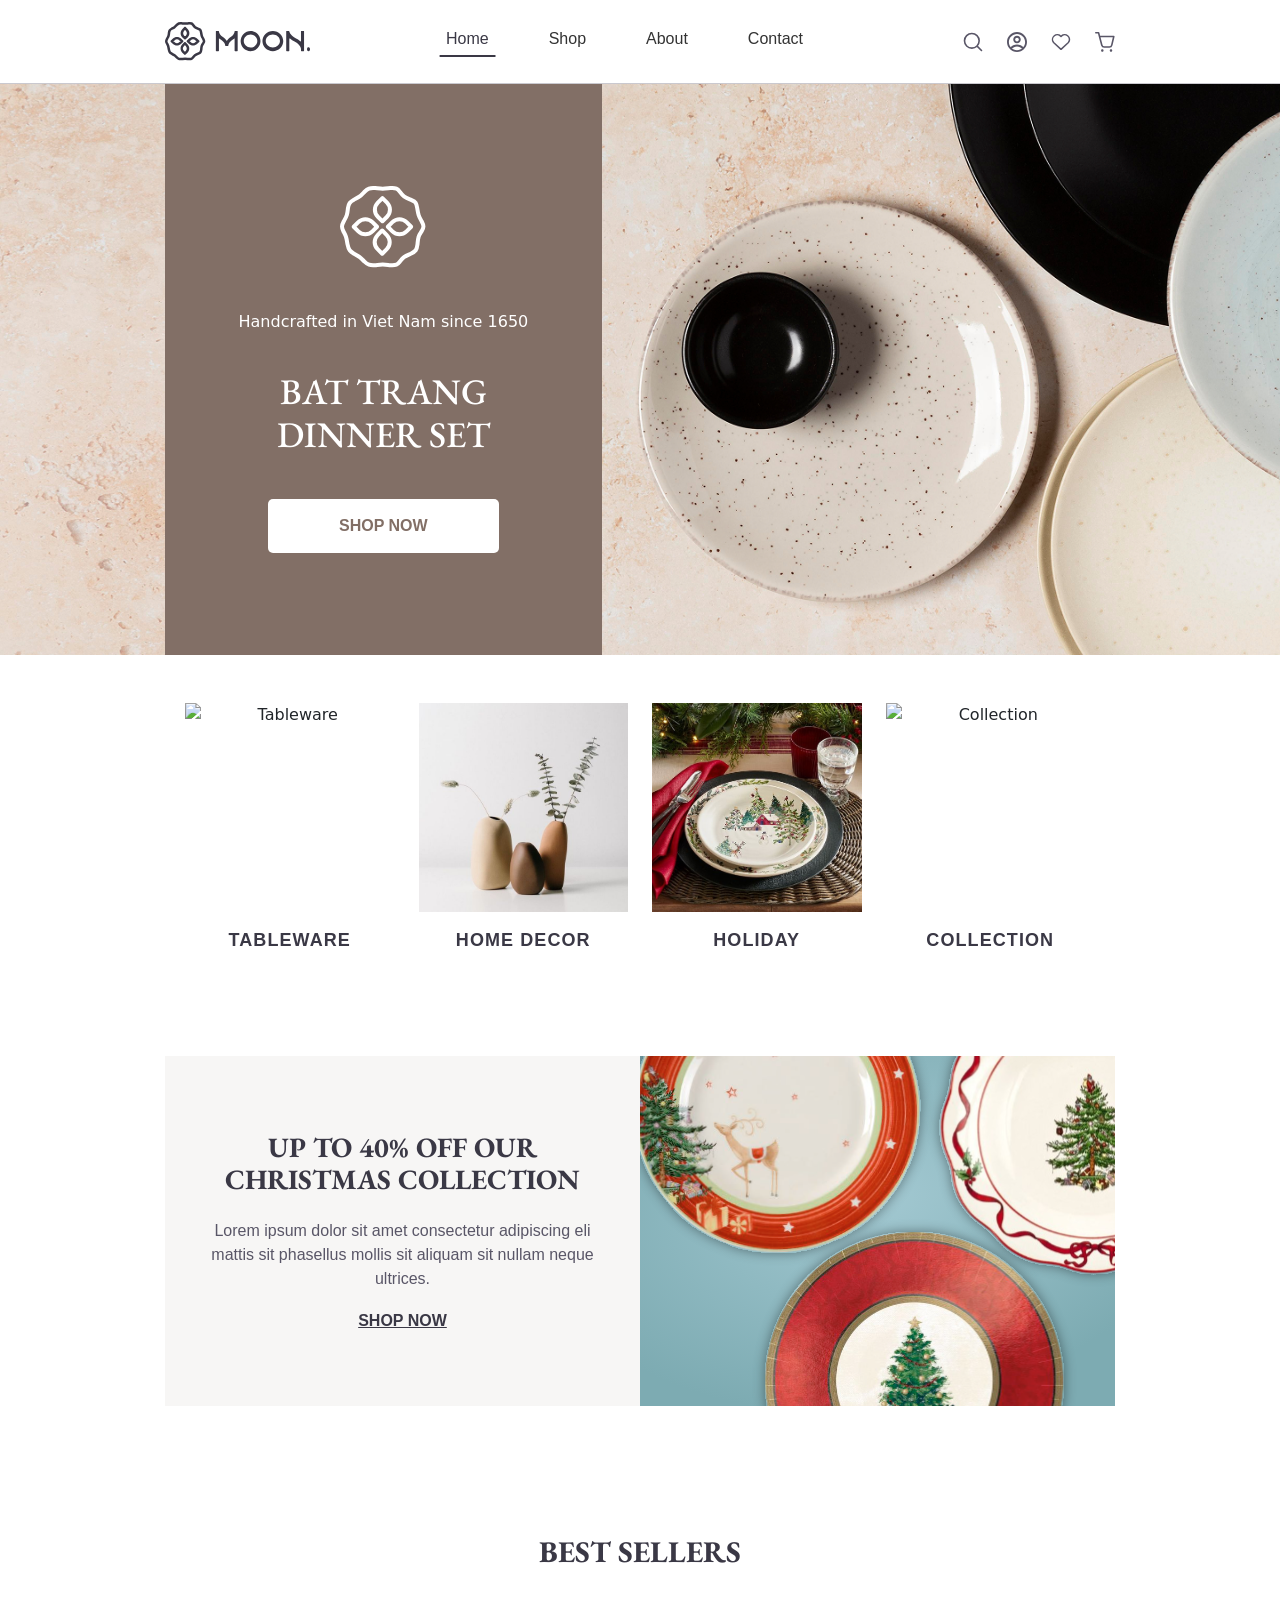
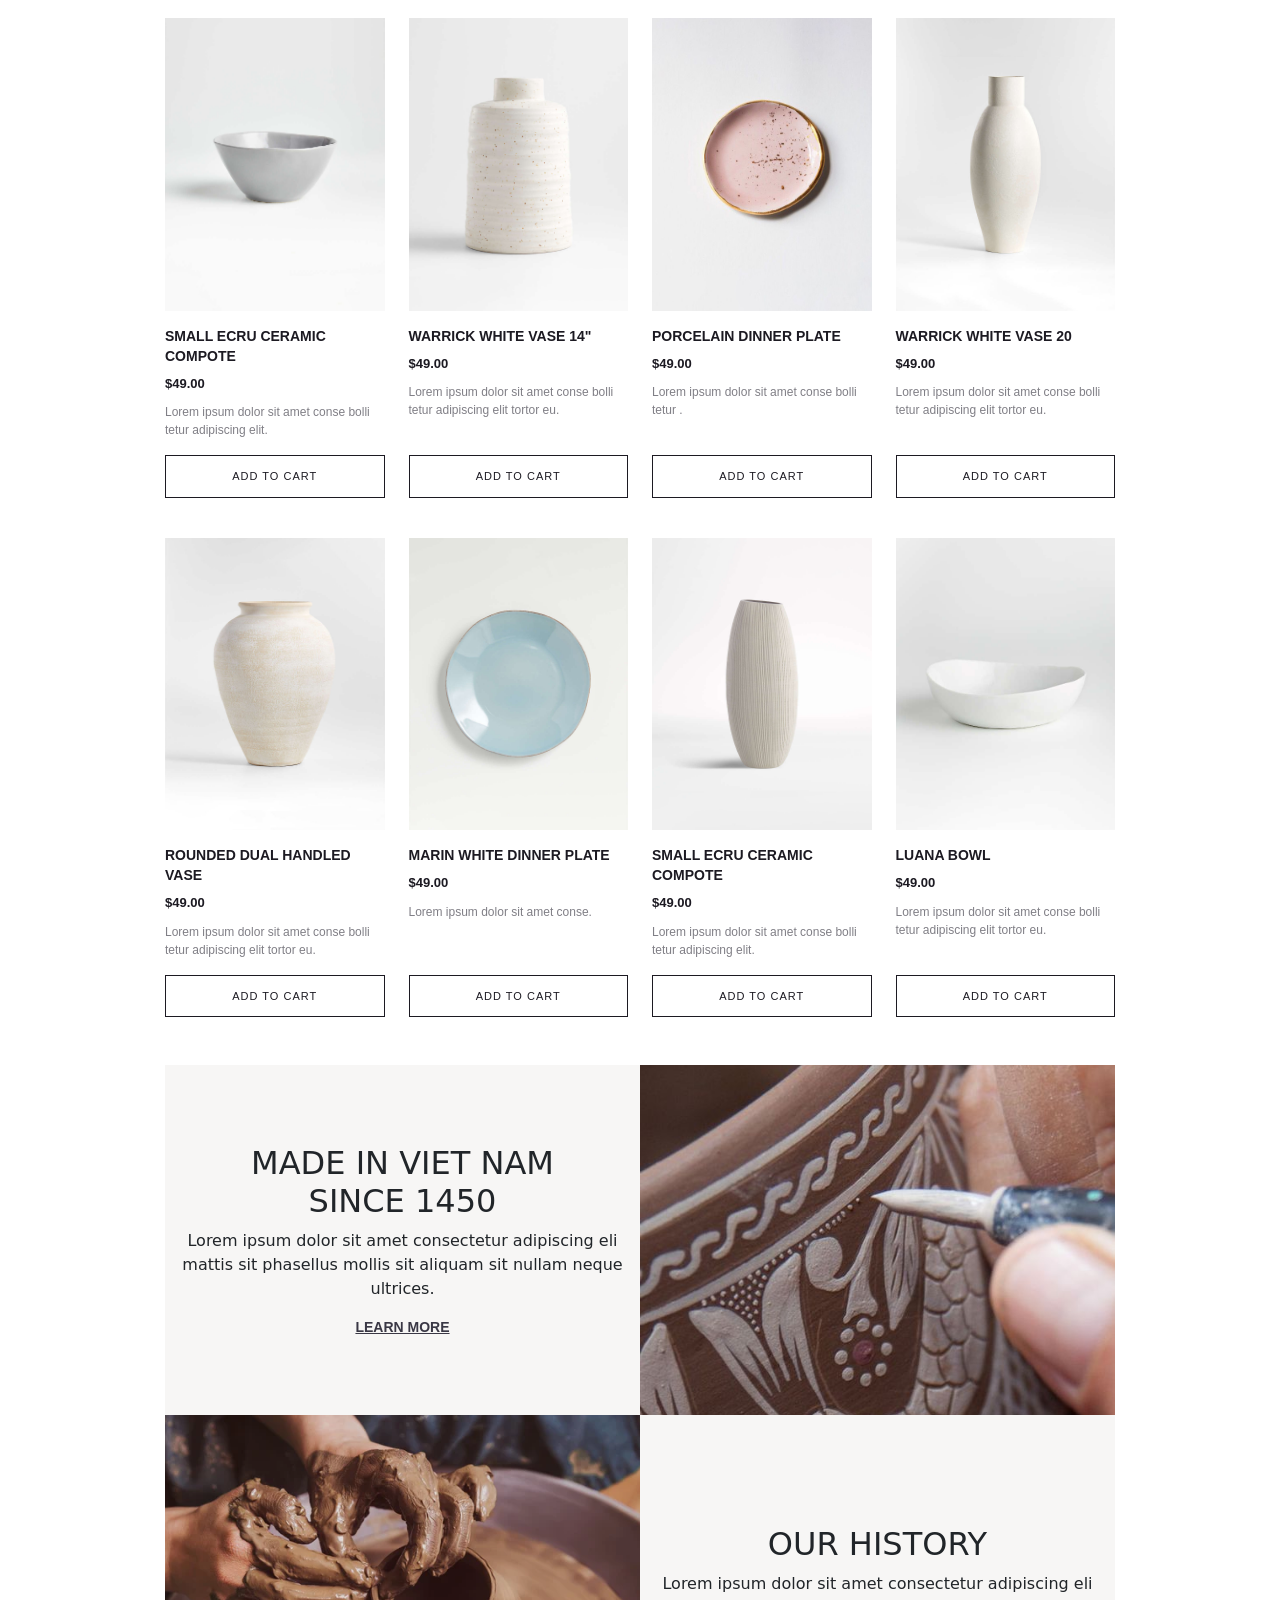
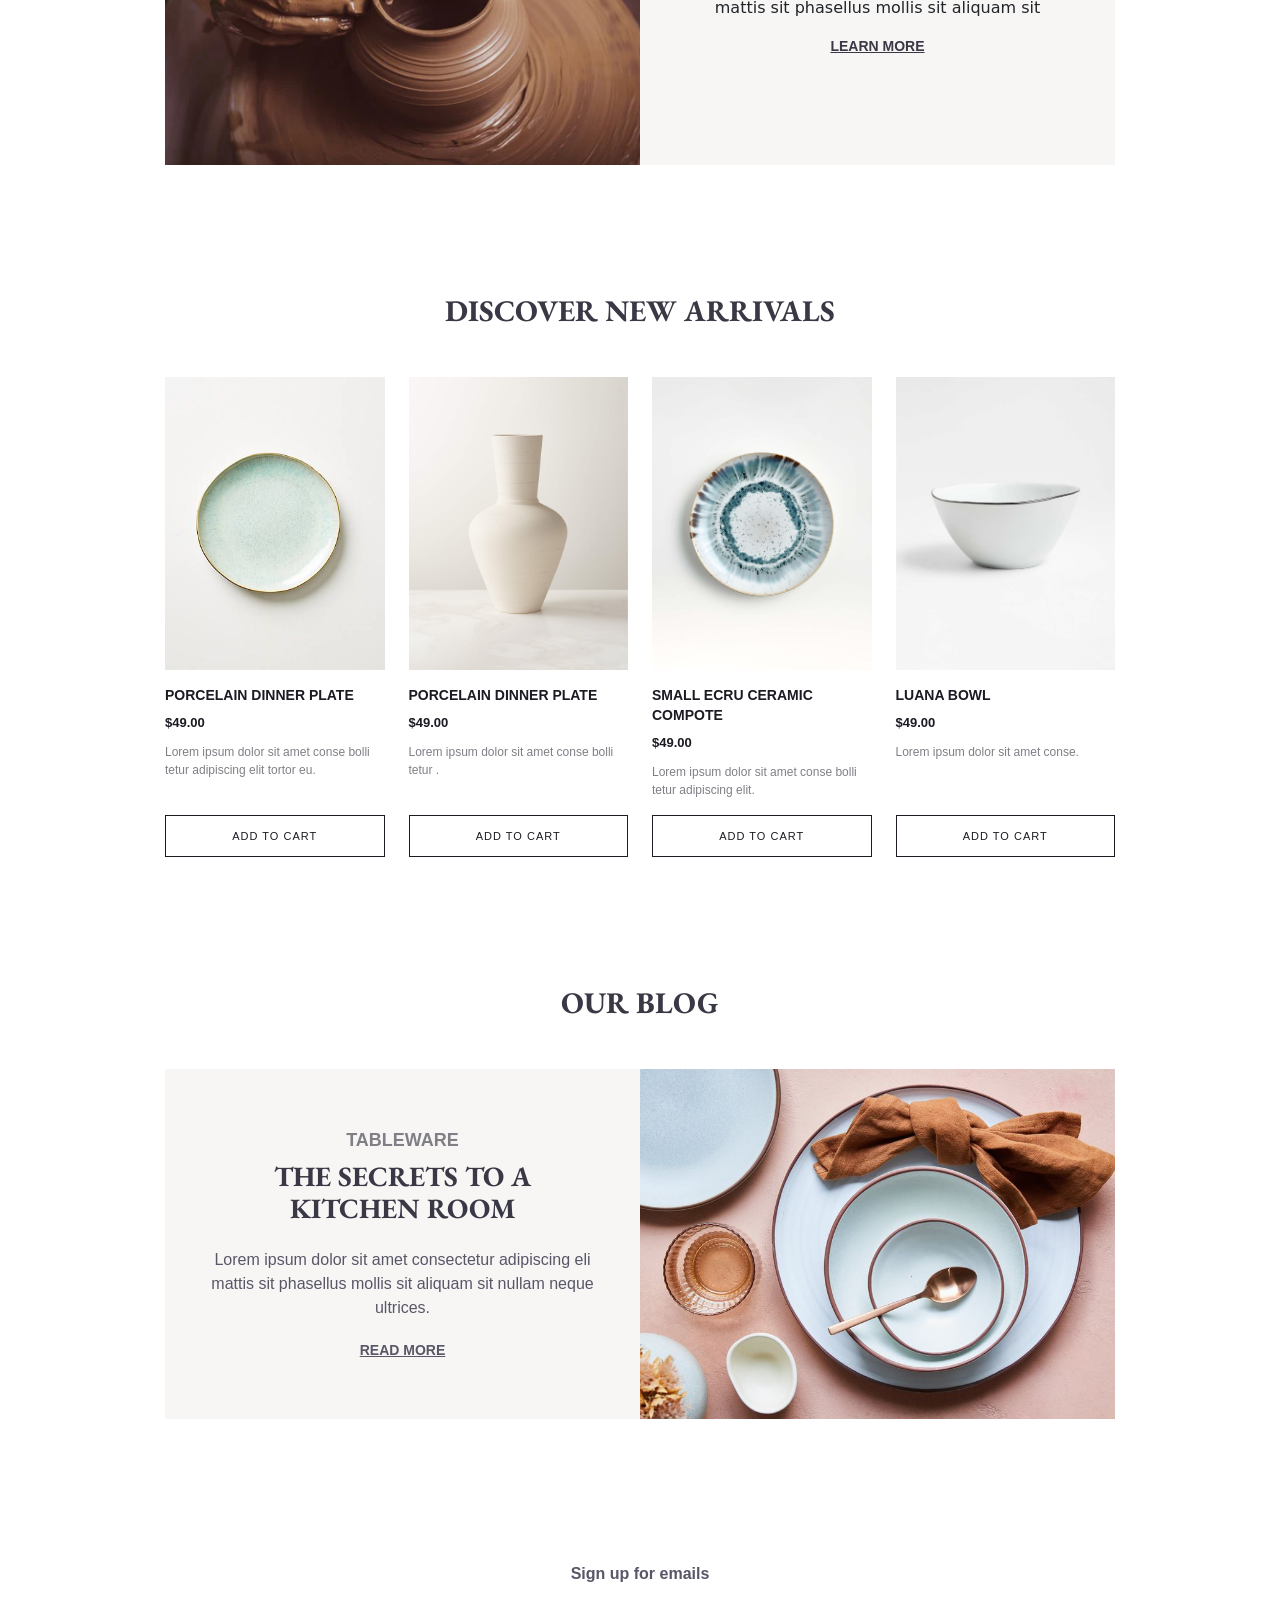
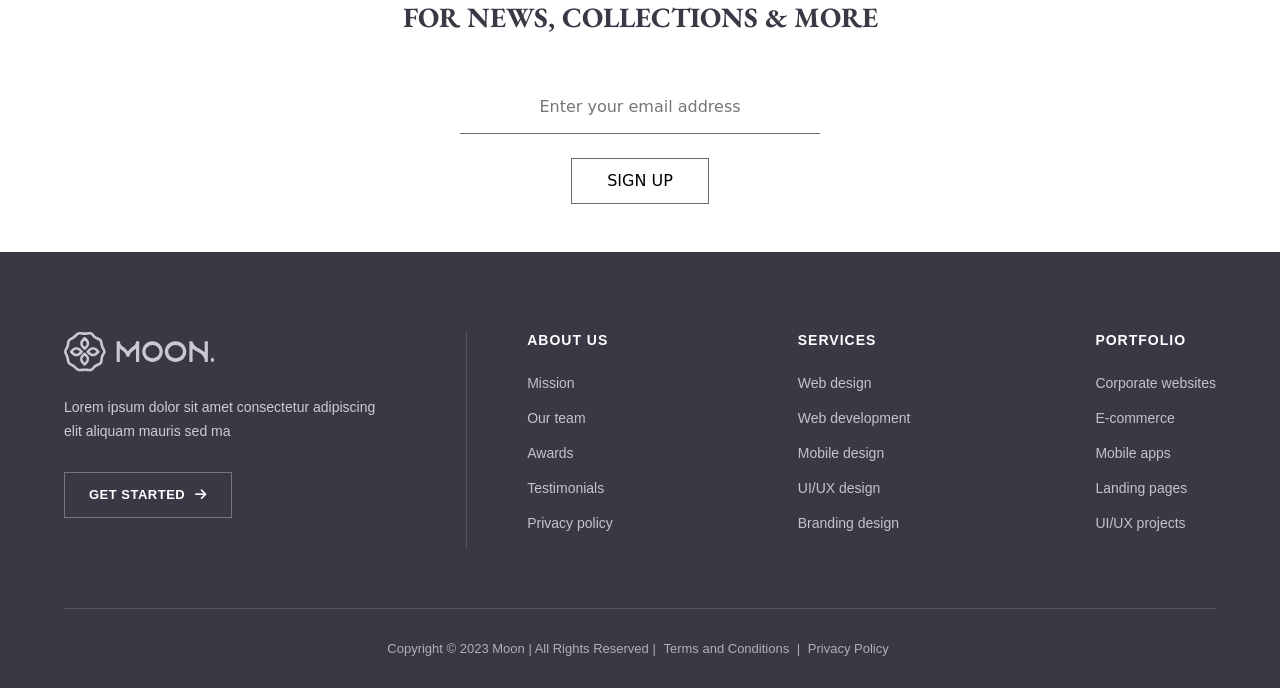
==== commit 9300a65f: "fix dot slash for sky demo" ====
--- a/index.html
+++ b/index.html
@@ -12,12 +12,12 @@
       crossorigin="anonymous"
     />
 
-    <link rel="stylesheet" href="../styles/index.css" />
+    <link rel="stylesheet" href="styles/index.css" />
     <link
       rel="stylesheet"
       href="https://cdnjs.cloudflare.com/ajax/libs/font-awesome/6.5.1/css/all.min.css"
     />
-    <link rel="icon" type="image/png" href="./images/whitelogo.svg" />
+    <link rel="icon" type="image/png" href="images/whitelogo.svg" />
     <link
       rel="stylesheet"
       href="https://cdn.jsdelivr.net/npm/swiper@11/swiper-bundle.min.css"
@@ -28,11 +28,11 @@
     <div class="off-screen-menu">
       <ul>
         <li><a href="index.html">Home</a></li>
-        <li><a href="./pages/shop.html">Shop</a></li>
-        <li><a href="./pages/about.html">About</a></li>
-        <li><a href="./pages/contact.html">Contact</a></li>
+        <li><a href="pages/shop.html">Shop</a></li>
+        <li><a href="pages/about.html">About</a></li>
+        <li><a href="pages/contact.html">Contact</a></li>
         <li><a href="#">Wishlist</a></li>
-        <li><a href="./pages/blog.html">Discover</a></li>
+        <li><a href="pages/blog.html">Discover</a></li>
         <li><a href="#">My Account</a></li>
       </ul>
     </div>
@@ -48,32 +48,32 @@
         </div>
 
         <div class="logo">
-          <a href="../index.html">
-            <img src="../images/mainlogo.svg" alt="Moon Logo" />
+          <a href="index.html">
+            <img src="images/mainlogo.svg" alt="Moon Logo" />
           </a>
         </div>
 
         <nav class="desktop-nav">
           <ul>
             <li><a href="index.html" class="active">Home</a></li>
-            <li><a href="./pages/shop.html">Shop</a></li>
-            <li><a href="./pages/about.html">About</a></li>
-            <li><a href="./pages/contact.html">Contact</a></li>
+            <li><a href="pages/shop.html">Shop</a></li>
+            <li><a href="pages/about.html">About</a></li>
+            <li><a href="pages/contact.html">Contact</a></li>
           </ul>
         </nav>
 
         <div class="header-icons d-flex align-items-center">
-          <a href="./pages/blog.html" class="nav-icon-hide"
-            ><img src="../images/Search.svg" alt="Search"
+          <a href="pages/blog.html" class="nav-icon-hide"
+            ><img src="images/Search.svg" alt="Search"
           /></a>
           <a href="#" class="nav-icon-hide"
-            ><img src="../images/Avatar.svg" alt="User"
+            ><img src="images/Avatar.svg" alt="User"
           /></a>
           <a href="#" class="nav-icon-hide"
-            ><img src="../images/Heart.svg" alt="Wishlist"
+            ><img src="images/Heart.svg" alt="Wishlist"
           /></a>
-          <a href="./pages/cart.html" class="cart-icon"
-            ><img src="../images/Shopping cart.svg" alt="Cart"
+          <a href="pages/cart.html" class="cart-icon"
+            ><img src="images/Shopping cart.svg" alt="Cart"
           /></a>
         </div>
       </div>
@@ -82,13 +82,13 @@
     <!-- Part 1 of 8 -->
     <section class="hero">
       <div class="hero-right">
-        <img src="../images/Mfirst.png" alt="Dinner Plate Set Collage" />
+        <img src="images/Mfirst.png" alt="Dinner Plate Set Collage" />
       </div>
       <div class="hero-left position-absolute justify-content-center d-flex">
-        <img src="../images/whitelogo.svg" alt="Pattern Icon" />
+        <img src="images/whitelogo.svg" alt="Pattern Icon" />
         <p>Handcrafted in Viet Nam since 1650</p>
         <h1>BAT TRANG<br />DINNER SET</h1>
-        <a href="./pages/shop.html" class="shop-now-button d-inline-block"
+        <a href="pages/shop.html" class="shop-now-button d-inline-block"
           >SHOP NOW</a
         >
       </div>
@@ -102,28 +102,28 @@
           <div class="swiper-wrapper">
             <div class="swiper-slide category-slide">
               <div class="category-item">
-                <img src="./images/category-img-1.jpg" alt="Tableware" />
+                <img src="images/category-img-1.jpg" alt="Tableware" />
                 <h6 class="mt-3">TABLEWARE</h6>
               </div>
             </div>
 
             <div class="swiper-slide category-slide">
               <div class="category-item">
-                <img src="./images/home-decor.jpg" alt="Home Decor" />
+                <img src="images/Home-decor.jpg" alt="Home Decor" />
                 <h6 class="mt-3">HOME DECOR</h6>
               </div>
             </div>
 
             <div class="swiper-slide category-slide">
               <div class="category-item">
-                <img src="./images/holiday.jpg" alt="Holiday" />
+                <img src="images/holiday.jpg" alt="Holiday" />
                 <h6 class="mt-3">HOLIDAY</h6>
               </div>
             </div>
 
             <div class="swiper-slide category-slide">
               <div class="category-item">
-                <img src="./images/collection.jpg" alt="Collection" />
+                <img src="images/collection.jpg" alt="Collection" />
                 <h6 class="mt-3">COLLECTION</h6>
               </div>
             </div>
@@ -146,12 +146,12 @@
               phasellus mollis sit aliquam sit nullam neque ultrices.
             </p>
 
-            <a href="./pages/shop.html" class="shop-btn">SHOP NOW</a>
+            <a href="pages/shop.html" class="shop-btn">SHOP NOW</a>
           </div>
 
           <div class="col-lg-6">
             <img
-              src="./images/offer-img1.svg"
+              src="images/offer-img1.svg"
               alt="Christmas Collection"
               class="offer-image"
             />
@@ -168,7 +168,7 @@
           <div class="product-card">
             <div class="product-image">
               <img
-                src="../images/product9.jpg"
+                src="images/product9.jpg"
                 alt=""
               />
               <!-- Added Quick View Trigger Overlay -->
@@ -176,7 +176,7 @@
                 class="quick-view-trigger"
                 data-title="SMALL ECRU CERAMIC COMPOTE"
                 data-price="$49.00"
-                data-img="../images/product9.jpg"
+                data-img="images/product9.jpg"
                 data-desc="Lorem ipsum dolor sit amet conse bolli tetur adipiscing elit. Crafted carefully from raw local clay."
               >
                 Quick View
@@ -195,13 +195,13 @@
           <!-- 2/8 tag -->
           <div class="product-card">
             <div class="product-image">
-              <img src="../images/product2.jpg" alt="Porcelain Dinner Plate" />
+              <img src="images/product2.jpg" alt="Porcelain Dinner Plate" />
               <!-- Added Quick View Trigger Overlay -->
               <button
                 class="quick-view-trigger"
                 data-title="Warrick White Vase 14""
                 data-price="$49.00"
-                data-img="../images/product2.jpg"
+                data-img="images/product2.jpg"
                 data-desc="Lorem ipsum dolor sit amet conse bolli tetur adipiscing elit tortor eu."
               >
                 Quick View
@@ -220,13 +220,13 @@
           <!-- 3/8 tag -->
           <div class="product-card">
             <div class="product-image">
-              <img src="../images/product3.jpg" alt="Porcelain Dinner Plate" />
+              <img src="images/product3.jpg" alt="Porcelain Dinner Plate" />
               <!-- Added Quick View Trigger Overlay -->
               <button
                 class="quick-view-trigger"
                 data-title="Porcelain Dinner Plate"
                 data-price="$49.00"
-                data-img="../images/product3.jpg"
+                data-img="images/product3.jpg"
                 data-desc="Lorem ipsum dolor sit amet conse bolli tetur ."
               >
                 Quick View
@@ -246,7 +246,7 @@
           <div class="product-card">
             <div class="product-image">
                 <img
-                  src="../images/product4.jpg"
+                  src="images/product4.jpg"
                   alt="Warrick White Vase 20"
                 />
               <!-- Added Quick View Trigger Overlay -->
@@ -254,7 +254,7 @@
                 class="quick-view-trigger"
                 data-title="Warrick White Vase 20"
                 data-price="$49.00"
-                data-img="../images/product4.jpg"
+                data-img="images/product4.jpg"
                 data-desc="Lorem ipsum dolor sit amet conse."
               >
                 Quick View
@@ -274,7 +274,7 @@
           <div class="product-card">
             <div class="product-image">
               <img
-                src="../images/product5.jpg"
+                src="images/product5.jpg"
                 alt="Rounded Dual Handled Vase"
               />
               <!-- Added Quick View Trigger Overlay -->
@@ -282,7 +282,7 @@
                 class="quick-view-trigger"
                 data-title="Rounded Dual Handled Vase"
                 data-price="$49.00"
-                data-img="../images/product5.jpg"
+                data-img="images/product5.jpg"
                 data-desc="Lorem ipsum dolor sit amet conse bolli tetur adipiscing elit tortor eu."
               >
                 Quick View
@@ -301,9 +301,9 @@
           <!-- 6/8 tag -->
             <div class="product-card">
               <div class="product-image">
-                <a href="./pages/product.html">
+                <a href="pages/product.html">
                   <img
-                    src="../images/product6.jpg"
+                    src="images/product6.jpg"
                     alt="MARIN WHITE DINNER PLATE"
                   />
                 </a>
@@ -312,7 +312,7 @@
                   class="quick-view-trigger"
                   data-title="MARIN WHITE DINNER PLATE"
                   data-price="$49.00"
-                  data-img="../images/product6.jpg"
+                  data-img="images/product6.jpg"
                   data-desc="Lorem ipsum dolor sit amet conse."
                 >
                   Quick View
@@ -332,7 +332,7 @@
             <div class="product-card">
               <div class="product-image">
                 <img
-                  src="../images/product7.jpg"
+                  src="images/product7.jpg"
                   alt="Small Ecru Ceramic Compote"
                 />
                 <!-- Added Quick View Trigger Overlay -->
@@ -340,7 +340,7 @@
                   class="quick-view-trigger"
                   data-title="Tall Cream Ceramic Vase"
                   data-price="$79.00"
-                  data-img="../images/product7.jpg"
+                  data-img="images/product7.jpg"
                   data-desc="Lorem ipsum dolor sit amet conse bolli tetur adipiscing elit."
                 >
                   Quick View
@@ -360,7 +360,7 @@
             <div class="product-card">
               <div class="product-image">
                 <img
-                  src="../images/product8.jpg"
+                  src="images/product8.jpg"
                   alt="Small Ecru Ceramic Compote"
                 />
                 <!-- Added Quick View Trigger Overlay -->
@@ -368,7 +368,7 @@
                   class="quick-view-trigger"
                   data-title="Luana Bowl"
                   data-price="$49.00"
-                  data-img="../images/product8.jpg"
+                  data-img="images/product8.jpg"
                   data-desc="Lorem ipsum dolor sit amet conse bolli tetur adipiscing elit tortor eu."
                 >
                   Quick View
@@ -406,7 +406,7 @@
 
           <div class="col-lg-6">
             <img
-              src="./images/Our History1.jpg"
+              src="images/Our History1.jpg"
               alt="Christmas Collection"
               class="offer-image-1"
             />
@@ -416,7 +416,7 @@
         <div class="row g-0">
           <div class="col-lg-6">
             <img
-              src="./images/Our History2.jpg"
+              src="images/Our History2.jpg"
               alt="Christmas Collection"
               class="offer-image-2"
             />
@@ -443,7 +443,7 @@
           <div class="product-card">
             <div class="product-image">
               <img
-                src="./images/Discover-img-1.jpg"
+                src="images/Discover-img-1.jpg"
                 alt="Porcelain Dinner Plate"
               />
               <!-- Added Quick View Trigger Overlay -->
@@ -451,7 +451,7 @@
                 class="quick-view-trigger"
                 data-title="Porcelain Dinner Plate"
                 data-price="$49.00"
-                data-img="./images/Discover-img-1.jpg"
+                data-img="images/Discover-img-1.jpg"
                 data-desc="Lorem ipsum dolor sit amet conse bolli tetur adipiscing elit tortor eu."
               >
                 Quick View
@@ -470,13 +470,13 @@
           <!-- 2/4 tag -->
           <div class="product-card">
             <div class="product-image">
-              <img src="./images/Discover-img-2.jpg" alt="Porcelain Dinner Plate" />
+              <img src="images/Discover-img-2.jpg" alt="Porcelain Dinner Plate" />
               <!-- Added Quick View Trigger Overlay -->
               <button
                 class="quick-view-trigger"
                 data-title="Porcelain Dinner Plate"
                 data-price="$49.00"
-                data-img="./images/Discover-img-2.jpg"
+                data-img="images/Discover-img-2.jpg"
                 data-desc="Lorem ipsum dolor sit amet conse bolli tetur ."
               >
                 Quick View
@@ -496,7 +496,7 @@
           <div class="product-card">
             <div class="product-image">
               <img
-                src="./images/Discover-img-3.jpg"
+                src="images/Discover-img-3.jpg"
                 alt="Porcelain Dinner Plate"
               />
               <!-- Added Quick View Trigger Overlay -->
@@ -504,7 +504,7 @@
                 class="quick-view-trigger"
                 data-title="Warrick White Vase 20"
                 data-price="$68.00"
-                data-img="./images/Discover-img-3.jpg"
+                data-img="images/Discover-img-3.jpg"
                 data-desc="Lorem ipsum dolor sit amet conse bolli tetur adipiscing elit tortor eu."
               >
                 Quick View
@@ -524,7 +524,7 @@
           <div class="product-card">
             <div class="product-image">
                 <img
-                  src="./images/Discover-img-4.jpg"
+                  src="images/Discover-img-4.jpg"
                   alt="Luana Bowl"
                 />
               <!-- Added Quick View Trigger Overlay -->
@@ -532,7 +532,7 @@
                 class="quick-view-trigger"
                 data-title="Luana Bowl"
                 data-price="$49.00"
-                data-img="./images/Discover-img-4.jpg"
+                data-img="images/Discover-img-4.jpg"
                 data-desc="Lorem ipsum dolor sit amet conse."
               >
                 Quick View
@@ -567,12 +567,12 @@
                 phasellus mollis sit aliquam sit nullam neque ultrices.
               </p>
 
-              <a href="./pages/blog.html" class="blog-btn">READ MORE</a>
+              <a href="pages/blog.html" class="blog-btn">READ MORE</a>
             </div>
 
             <div class="col-lg-6">
               <img
-                src="./images/blog-img.jpg"
+                src="images/blog-img.jpg"
                 alt="Christmas Collection"
                 class="offer-image"
               />
@@ -606,7 +606,7 @@
       <div class="footer-container">
         <div class="footer-top">
           <div class="footer-brand">
-            <img src="./images/footer-img.svg" alt="Moon Logo" />
+            <img src="images/footer-img.svg" alt="Moon Logo" />
             <p>
               Lorem ipsum dolor sit amet consectetur adipiscing elit aliquam
               mauris sed ma
@@ -698,6 +698,6 @@
       </div>
     </div>
     <script src="https://cdn.jsdelivr.net/npm/swiper@11/swiper-bundle.min.js"></script>
-    <script src="./Scripts/index.js"></script>
+    <script src="Scripts/index.js"></script>
   </body>
 </html>
--- a/styles/index.css
+++ b/styles/index.css
@@ -205,6 +205,13 @@
 
     .header-icons img {
         margin-left: 0;
+    }
+}
+
+
+@media (max-width: 500px) {
+    .off-screen-menu {
+        max-width: 80%;
     }
 }
 
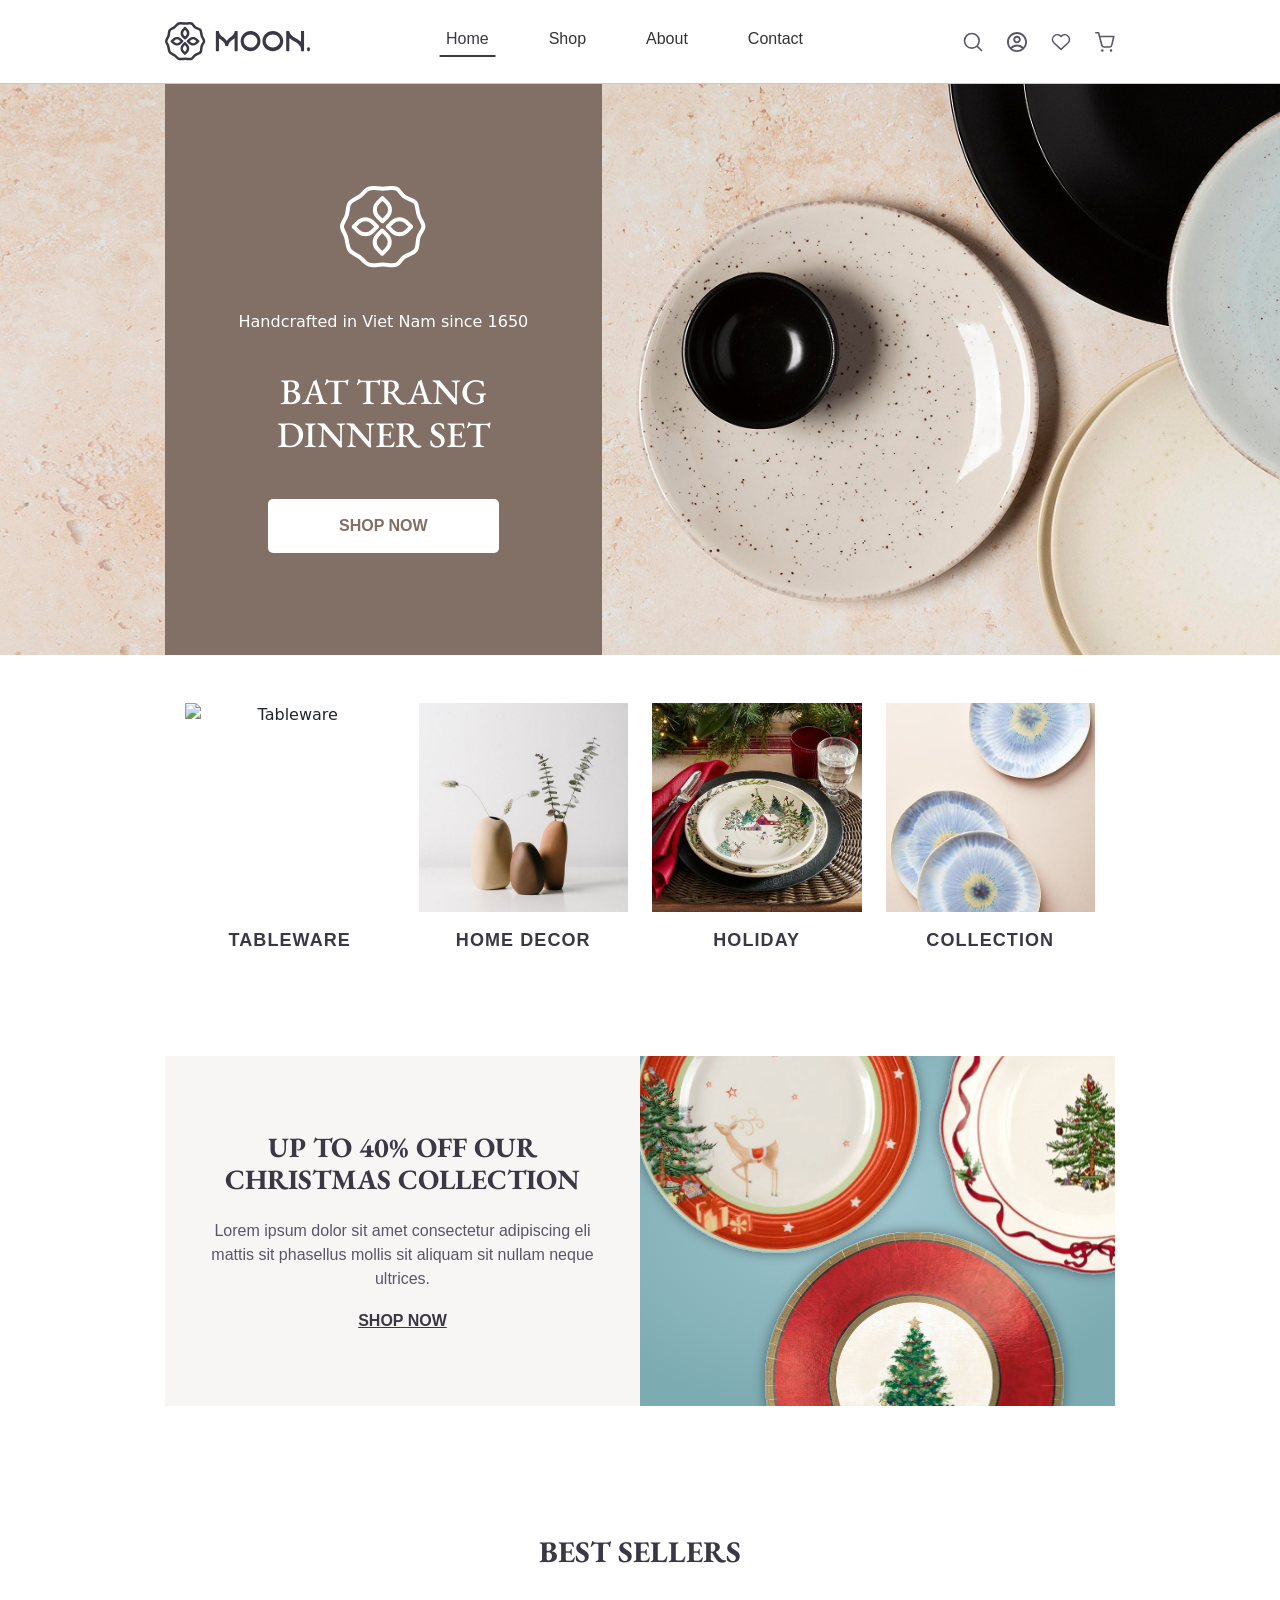
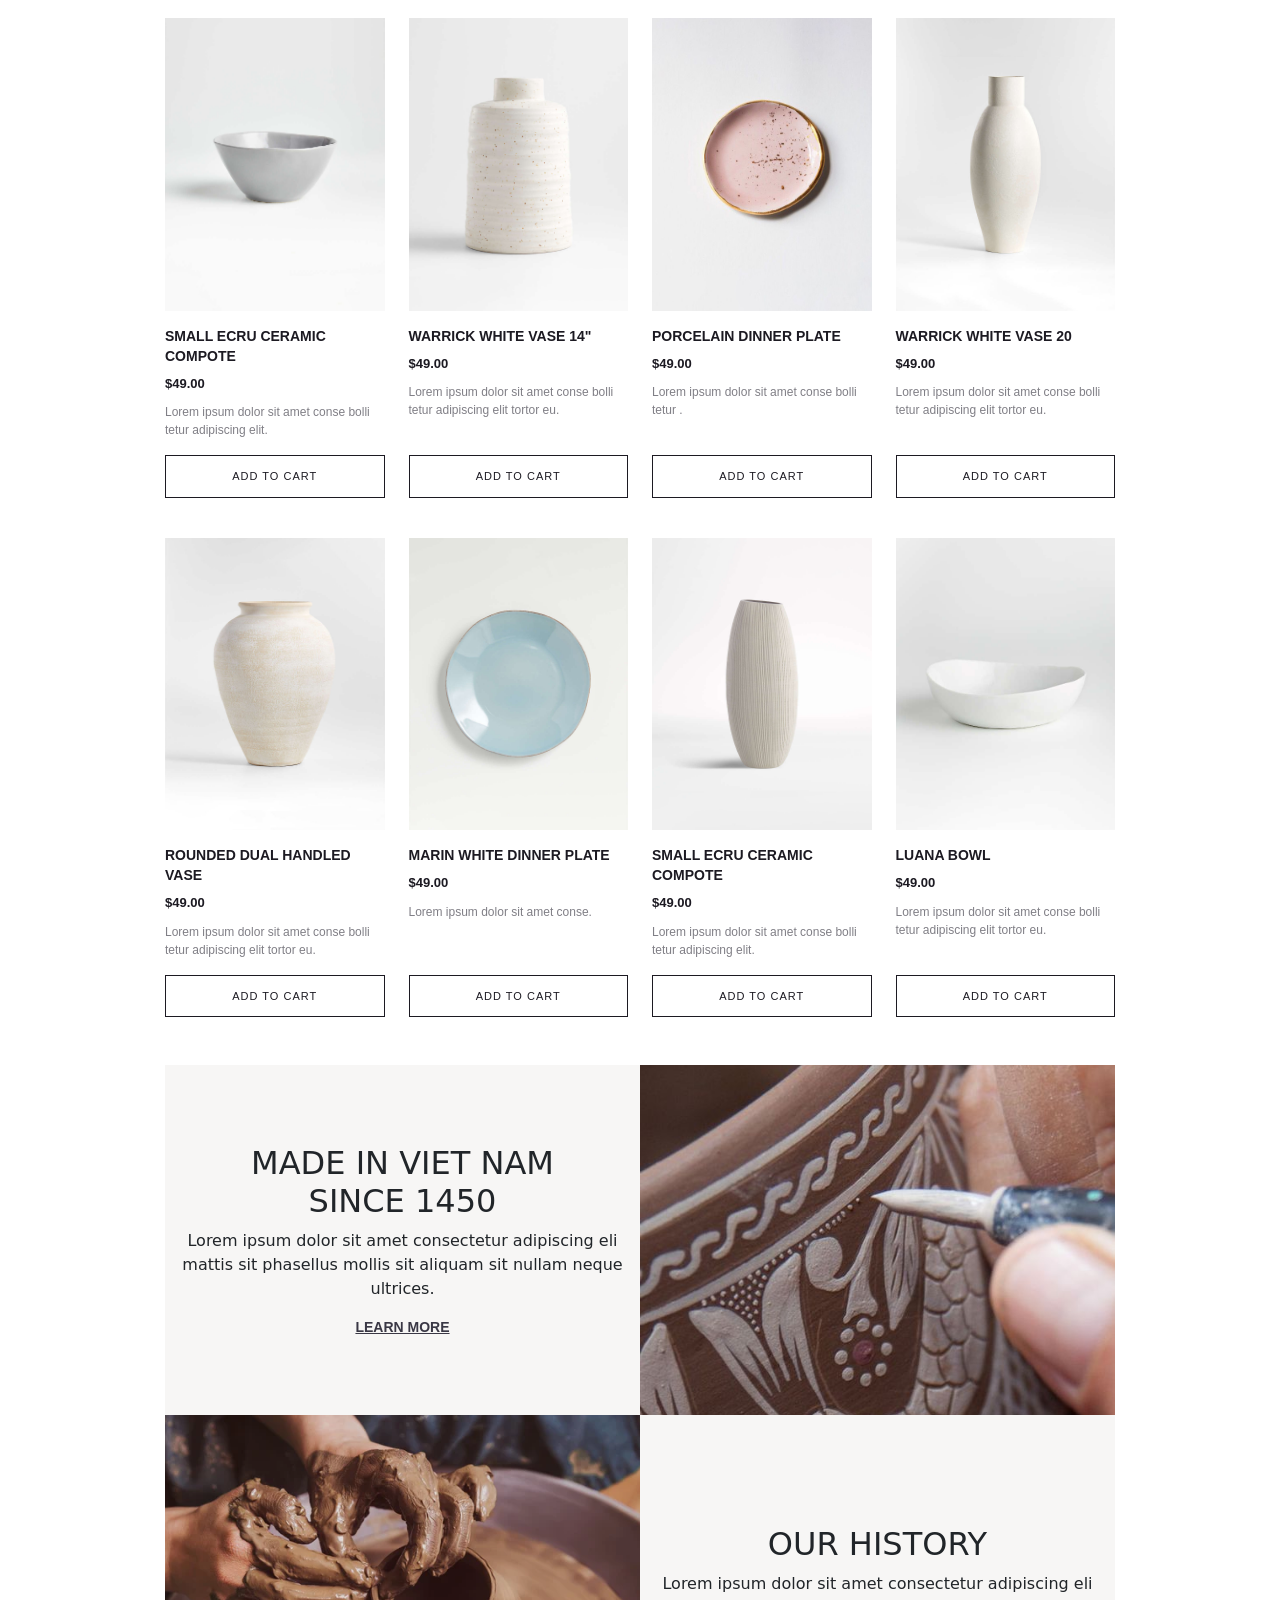
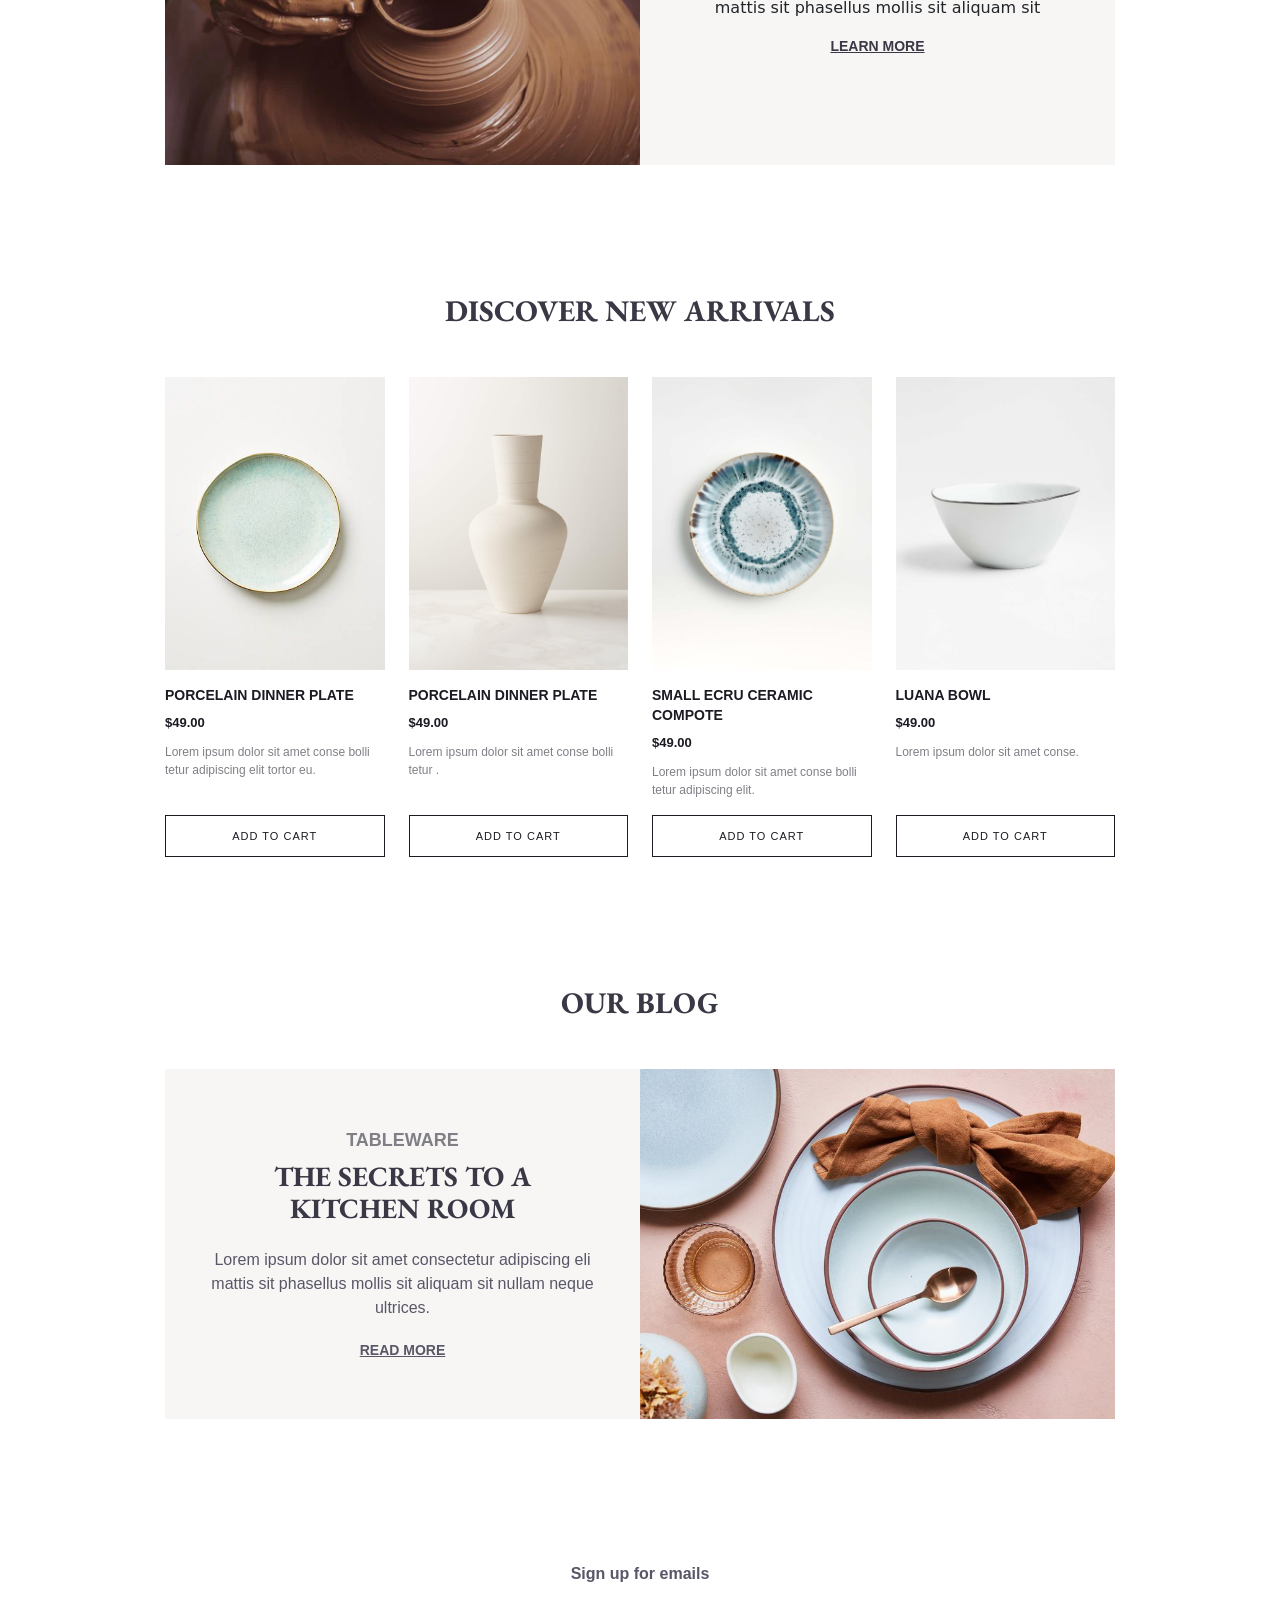
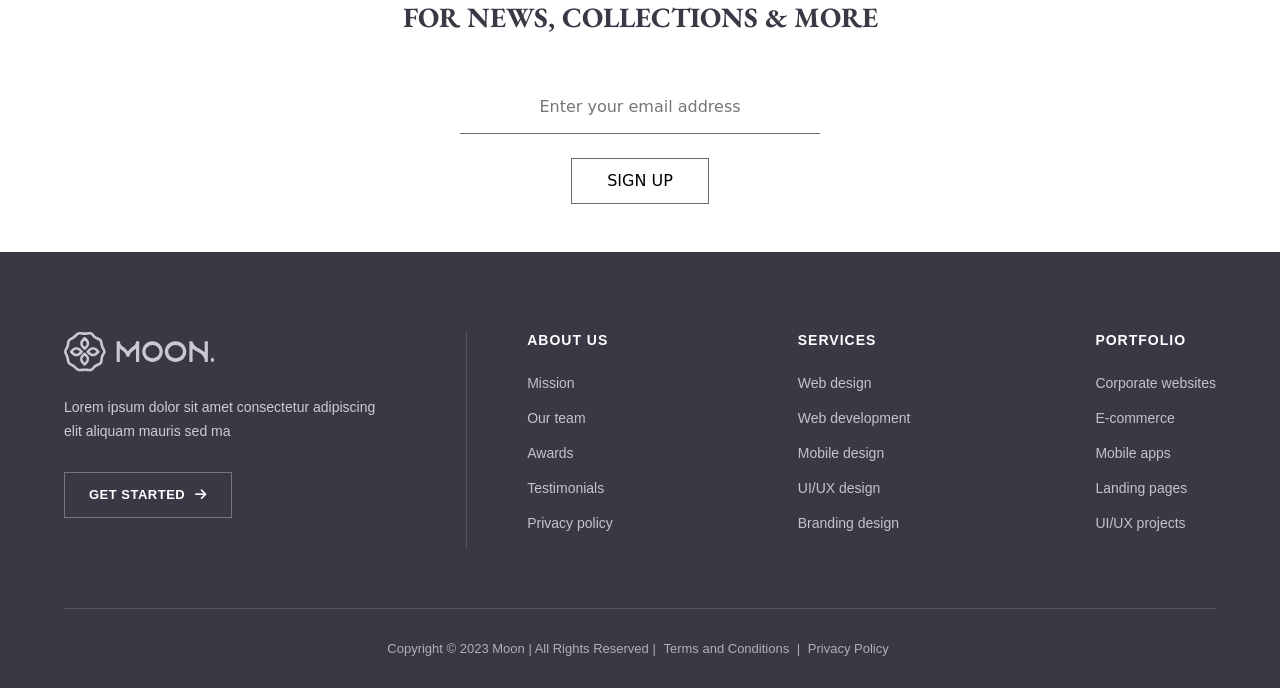
==== commit 9006462e: "fix dot slash for sky demo" ====
--- a/index.html
+++ b/index.html
@@ -123,7 +123,7 @@
 
             <div class="swiper-slide category-slide">
               <div class="category-item">
-                <img src="images/collection.jpg" alt="Collection" />
+                <img src="images/Collection.jpg" alt="Collection" />
                 <h6 class="mt-3">COLLECTION</h6>
               </div>
             </div>
